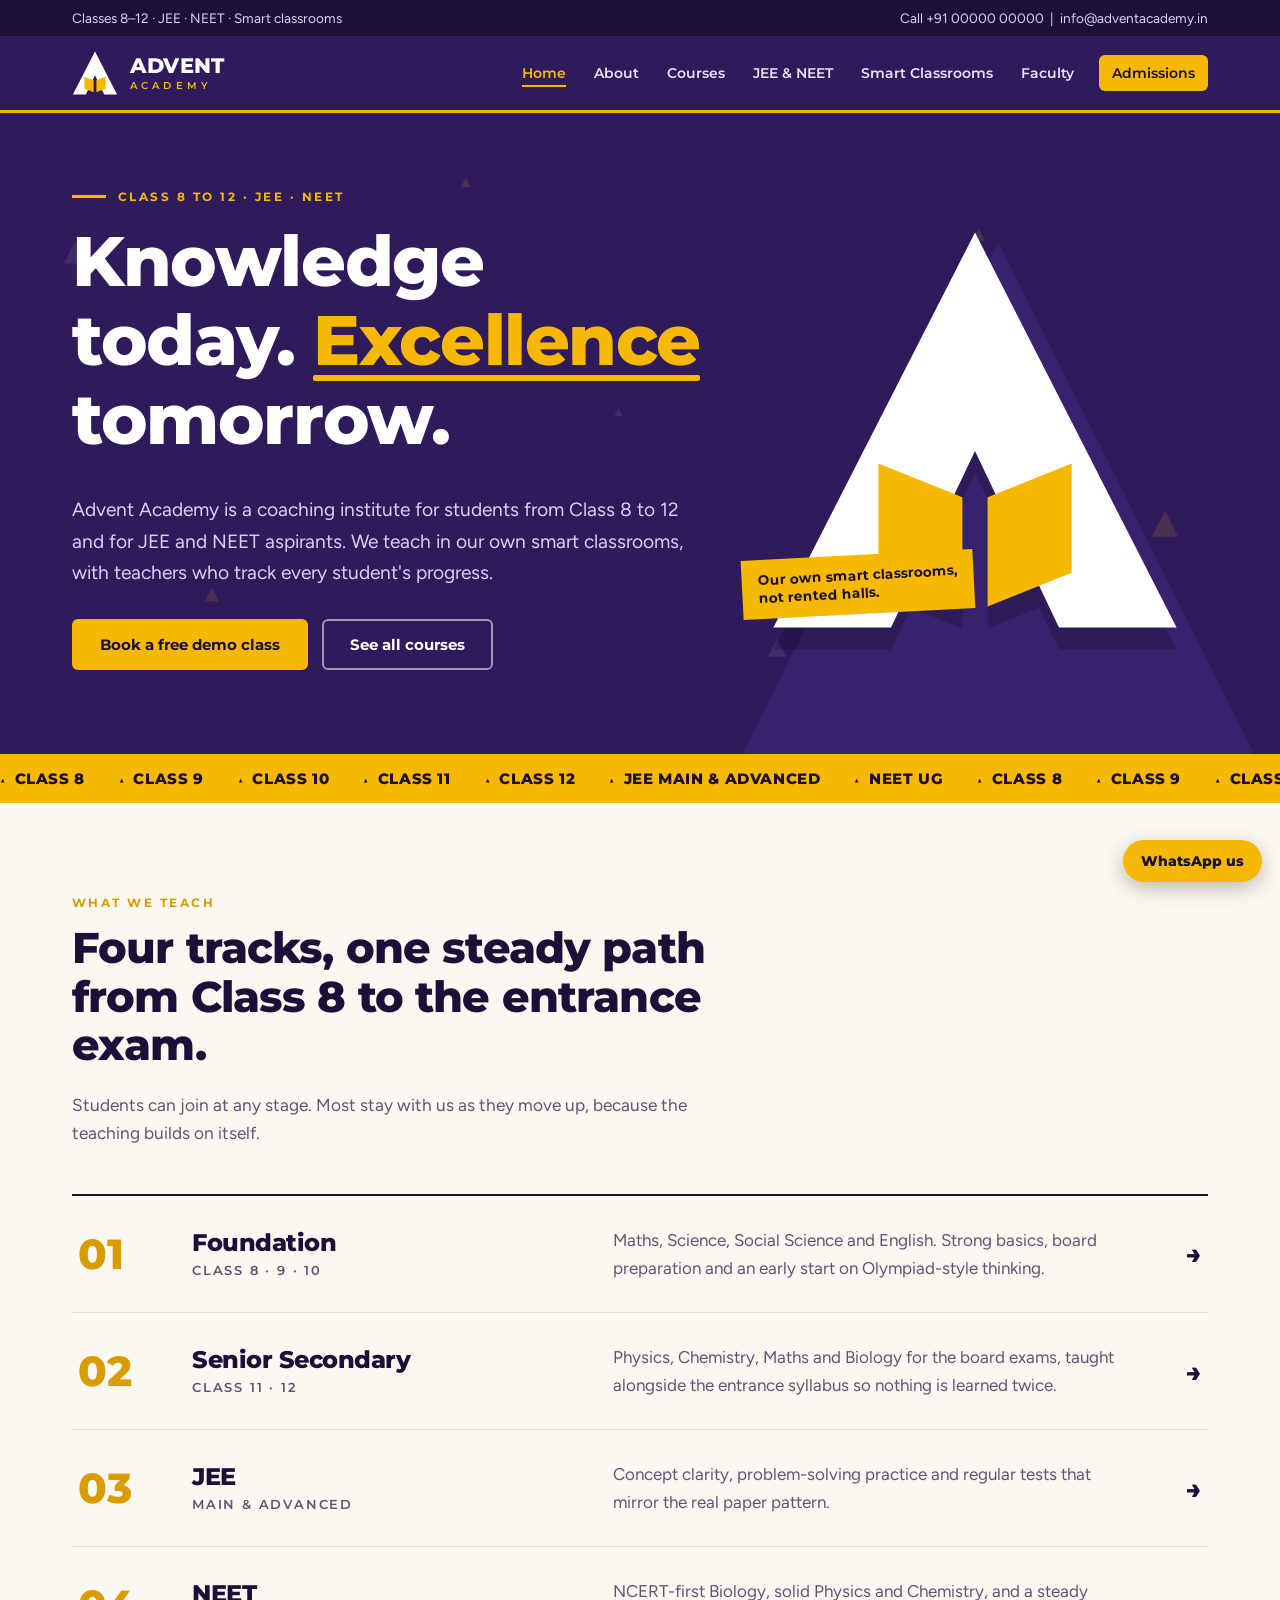
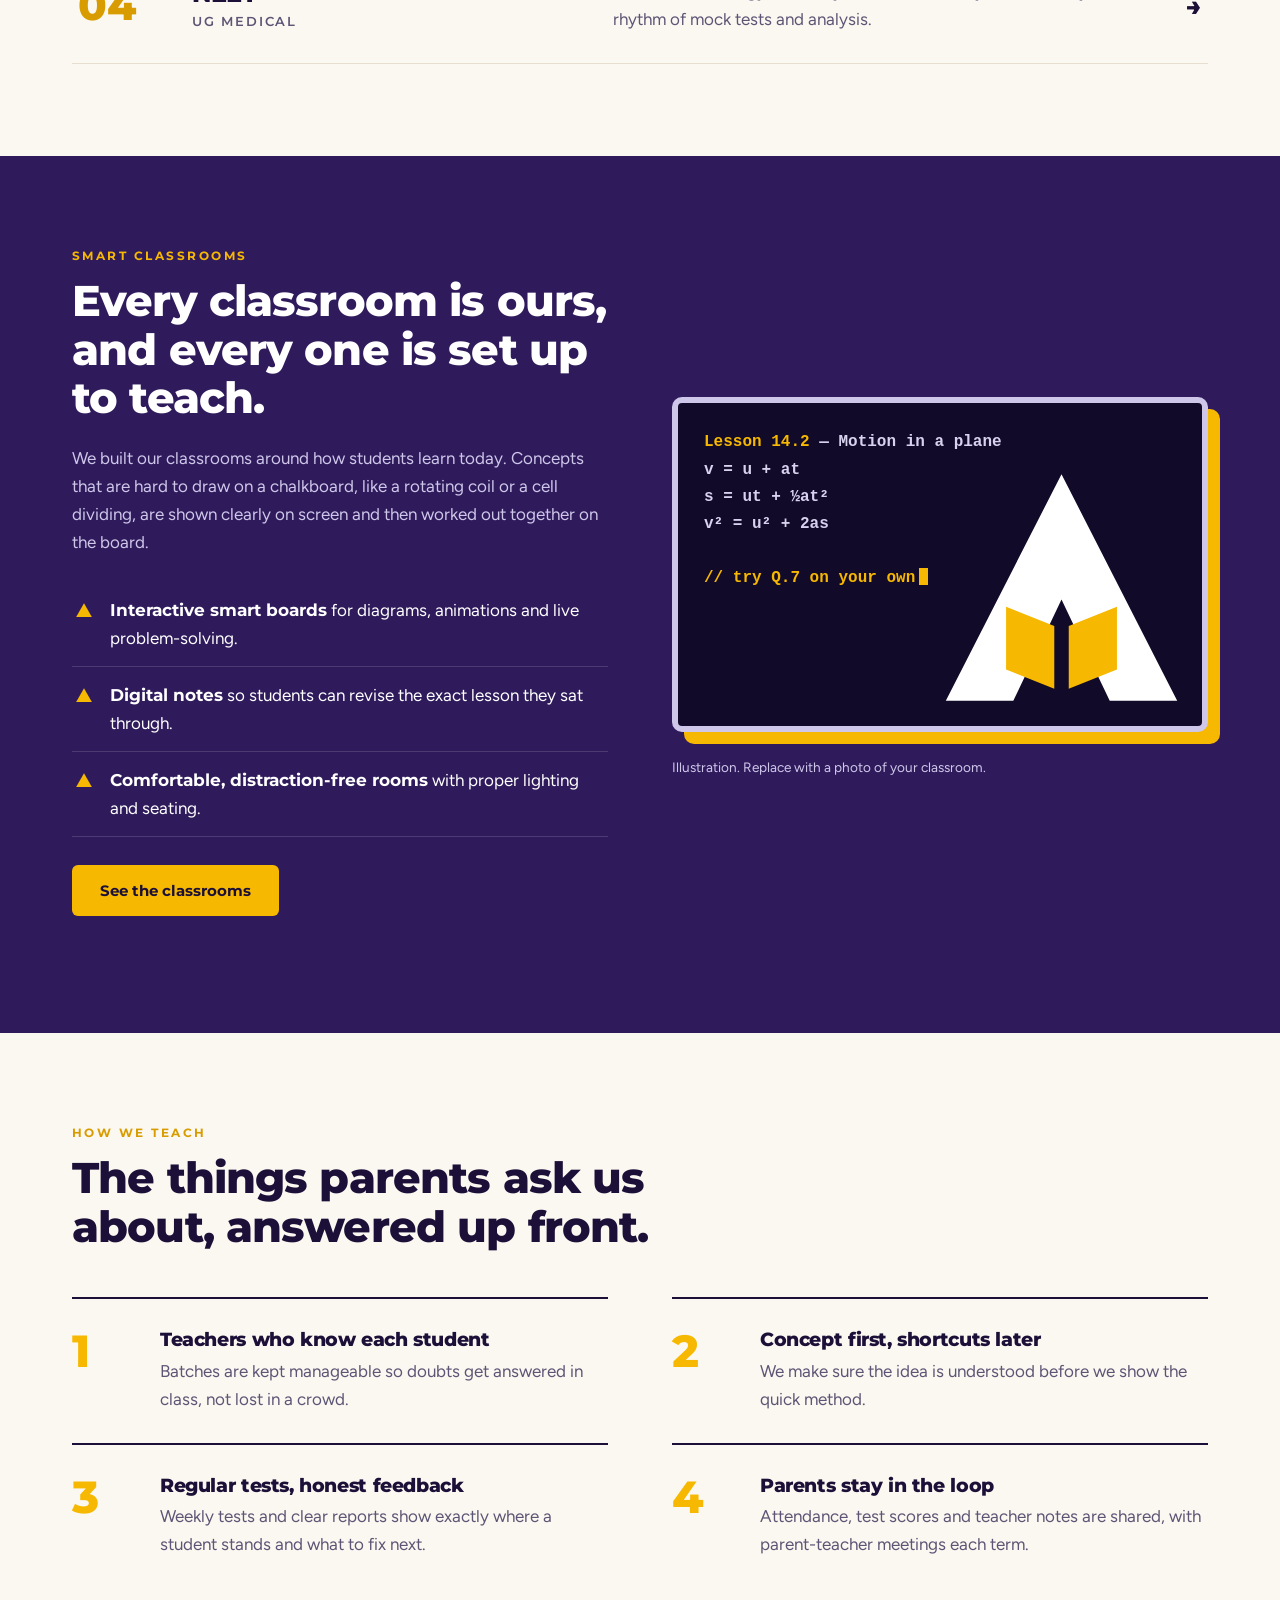
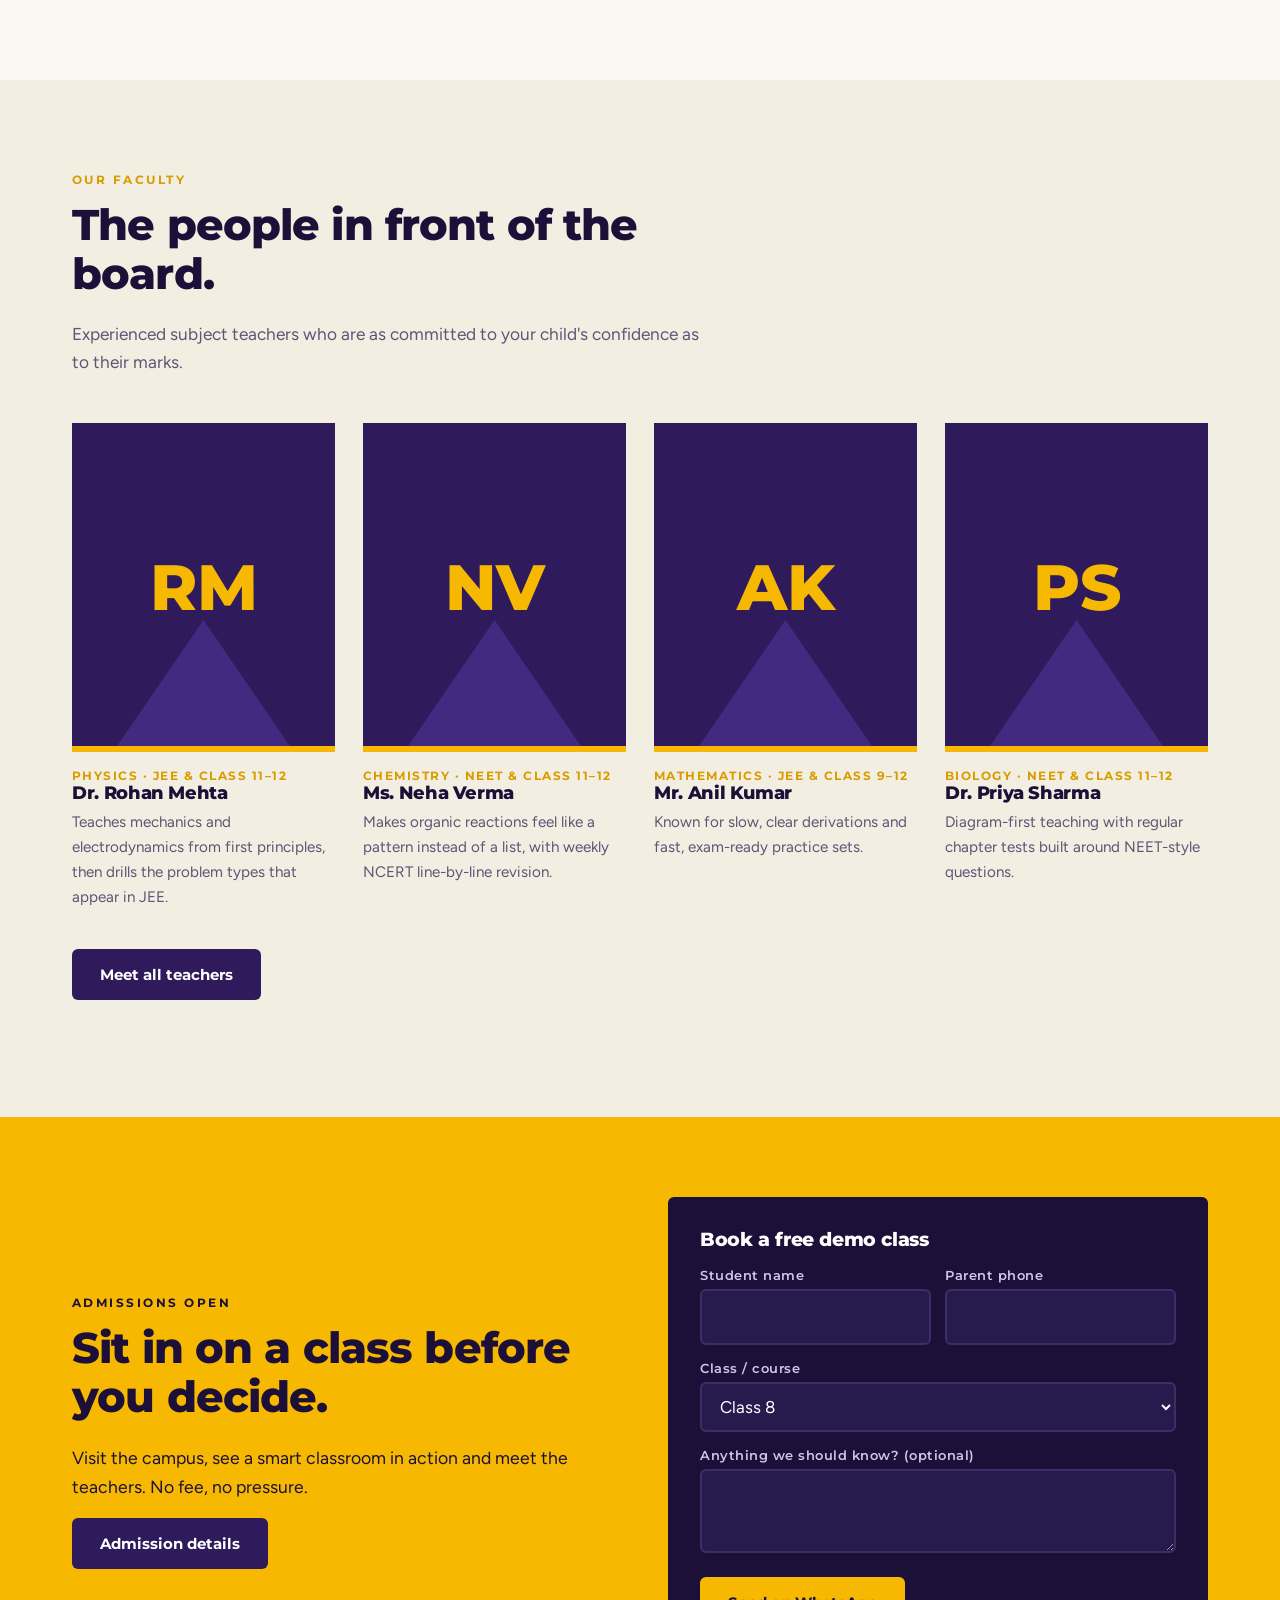
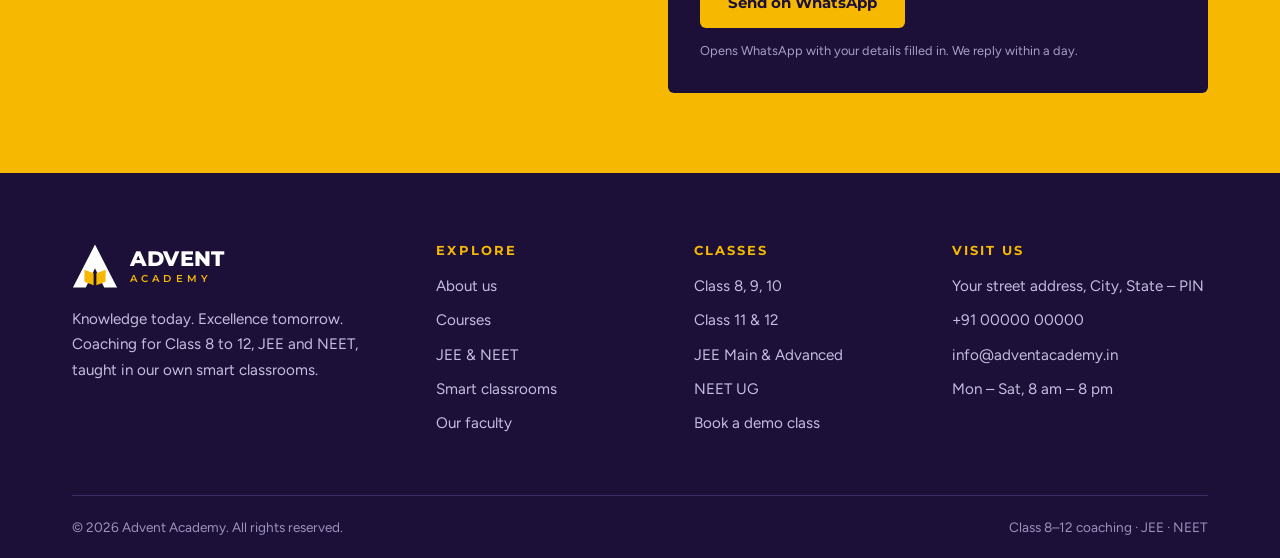
==== index.html @ a2c9df9e "v2" ====
<!doctype html>
<html lang="en-IN"><head>
<meta charset="utf-8"><meta name="viewport" content="width=device-width,initial-scale=1">
<title>Advent Academy | Coaching for Class 8–12, JEE &amp; NEET with Smart Classrooms</title>
<meta name="description" content="Advent Academy offers coaching for Class 8 to 12, JEE and NEET in its own smart classrooms, with experienced teachers. Book a free demo class today.">
<link rel="canonical" href="https://www.adventacademy.in/">
<meta name="theme-color" content="#2f1b5c">
<meta property="og:type" content="website"><meta property="og:site_name" content="Advent Academy"><meta property="og:title" content="Advent Academy | Coaching for Class 8–12, JEE &amp; NEET with Smart Classrooms"><meta property="og:description" content="Advent Academy offers coaching for Class 8 to 12, JEE and NEET in its own smart classrooms, with experienced teachers. Book a free demo class today."><meta property="og:url" content="https://www.adventacademy.in/"><meta property="og:image" content="https://www.adventacademy.in/img/og.png"><meta property="og:locale" content="en_IN">
<meta name="twitter:card" content="summary_large_image">
<link rel="icon" href="img/favicon.svg" type="image/svg+xml">
<link rel="preconnect" href="https://fonts.googleapis.com"><link rel="preconnect" href="https://fonts.gstatic.com" crossorigin>
<link href="https://fonts.googleapis.com/css2?family=Figtree:wght@400;500;600;700&family=Montserrat:wght@600;700;800&display=swap" rel="stylesheet">
<link rel="stylesheet" href="css/style.css">
<script type="application/ld+json">{"@context": "https://schema.org", "@type": "EducationalOrganization", "name": "Advent Academy", "alternateName": "Advent Academy Coaching Institute", "url": "https://www.adventacademy.in/", "slogan": "Knowledge Today. Excellence Tomorrow.", "telephone": "+91 00000 00000", "email": "info@adventacademy.in", "description": "Coaching institute for Class 8 to 12, JEE and NEET with own smart classrooms and experienced faculty.", "address": {"@type": "PostalAddress", "streetAddress": "Your street address", "addressLocality": "City", "addressRegion": "State", "postalCode": "000000", "addressCountry": "IN"}, "areaServed": "IN", "knowsAbout": ["Class 8-12 tuition", "JEE Main", "JEE Advanced", "NEET UG"]}</script>
</head><body>
<a class="skip" href="#main">Skip to content</a>
<div class="top"><div class="wrap"><span>Classes 8–12 · JEE · NEET · Smart classrooms</span><span><a href="tel:+910000000000">Call +91 00000 00000</a> &nbsp;|&nbsp; <a href="mailto:info@adventacademy.in">info@adventacademy.in</a></span></div></div>
<header class="site"><div class="wrap">
<a class="brand" href="index.html" aria-label="Advent Academy home"><svg viewBox="0 0 100 100" role="img" aria-label="Advent Academy logo"><path fill="#fff" d="M50 3 98 97H70L50 55 30 97H2Z"/><path fill="#f6b800" d="M27 58 47 66V92L27 84ZM73 58 53 66V92L73 84Z"/></svg><span><b>ADVENT</b><small>ACADEMY</small></span></a>
<button class="burger" aria-expanded="false" aria-controls="nav">Menu</button>
<nav class="main" id="nav" aria-label="Main"><ul><li><a href="index.html" aria-current="page">Home</a></li><li><a href="about.html">About</a></li><li><a href="courses.html">Courses</a></li><li><a href="jee-neet.html">JEE &amp; NEET</a></li><li><a href="smart-classrooms.html">Smart Classrooms</a></li><li><a href="faculty.html">Faculty</a></li><li><a class="cta" href="admissions.html">Admissions</a></li></ul></nav>
</div></header>
<main id="main">

<section class="hero"><div class="wrap"><div>
<div class="eyebrow">Class 8 to 12 · JEE · NEET</div>
<h1>Knowledge today. <em>Excellence</em> tomorrow.</h1>
<p class="lead">Advent Academy is a coaching institute for students from Class 8 to 12 and for JEE and NEET aspirants. We teach in our own smart classrooms, with teachers who track every student's progress.</p>
<div class="btns"><a class="btn gold" href="admissions.html">Book a free demo class</a><a class="btn line" href="courses.html">See all courses</a></div>
</div><div class="hero-art"><svg viewBox="0 0 100 100" aria-hidden="true"><path fill="#fff" d="M50 3 98 97H70L50 55 30 97H2Z"/><path fill="#f6b800" d="M27 58 47 66V92L27 84ZM73 58 53 66V92L73 84Z"/></svg><div class="tag">Our own smart classrooms,<br>not rented halls.</div></div></div></section>
<div class="strip"><div class="wrap"><span>Class 8</span><span>Class 9</span><span>Class 10</span><span>Class 11</span><span>Class 12</span><span>JEE Main &amp; Advanced</span><span>NEET UG</span></div></div>

<section class="s"><div class="wrap"><div class="sec-head"><div class="kicker">What we teach</div><h2>Four tracks, one steady path from Class 8 to the entrance exam.</h2><p>Students can join at any stage. Most stay with us as they move up, because the teaching builds on itself.</p></div>
<div class="prog">
<a class="row" href="courses.html#foundation"><div class="num">01</div><h3>Foundation<small>Class 8 · 9 · 10</small></h3><p>Maths, Science, Social Science and English. Strong basics, board preparation and an early start on Olympiad-style thinking.</p><div class="go">→</div></a>
<a class="row" href="courses.html#senior"><div class="num">02</div><h3>Senior Secondary<small>Class 11 · 12</small></h3><p>Physics, Chemistry, Maths and Biology for the board exams, taught alongside the entrance syllabus so nothing is learned twice.</p><div class="go">→</div></a>
<a class="row" href="jee-neet.html#jee"><div class="num">03</div><h3>JEE<small>Main &amp; Advanced</small></h3><p>Concept clarity, problem-solving practice and regular tests that mirror the real paper pattern.</p><div class="go">→</div></a>
<a class="row" href="jee-neet.html#neet"><div class="num">04</div><h3>NEET<small>UG Medical</small></h3><p>NCERT-first Biology, solid Physics and Chemistry, and a steady rhythm of mock tests and analysis.</p><div class="go">→</div></a>
</div></div></section>

<section class="s dark-bg"><div class="wrap split"><div>
<div class="kicker">Smart classrooms</div><h2>Every classroom is ours, and every one is set up to teach.</h2>
<p style="color:#cfc7ea">We built our classrooms around how students learn today. Concepts that are hard to draw on a chalkboard, like a rotating coil or a cell dividing, are shown clearly on screen and then worked out together on the board.</p>
<ul class="ticks"><li><b>Interactive smart boards</b> for diagrams, animations and live problem-solving.</li><li><b>Digital notes</b> so students can revise the exact lesson they sat through.</li><li><b>Comfortable, distraction-free rooms</b> with proper lighting and seating.</li></ul>
<p style="margin-top:28px"><a class="btn gold" href="smart-classrooms.html">See the classrooms</a></p></div>
<div><div class="board" role="img" aria-label="Illustration of a smart board showing a physics lesson"><div class="ch"><i>Lesson 14.2</i> — Motion in a plane<br>v = u + at<br>s = ut + ½at²<br>v² = u² + 2as<br><br><i>// try Q.7 on your own</i></div><svg viewBox="0 0 100 100" aria-hidden="true"><path fill="#fff" d="M50 3 98 97H70L50 55 30 97H2Z"/><path fill="#f6b800" d="M27 58 47 66V92L27 84ZM73 58 53 66V92L73 84Z"/></svg></div><p class="caption">Illustration. Replace with a photo of your classroom.</p></div></div></section>

<section class="s"><div class="wrap"><div class="sec-head"><div class="kicker">How we teach</div><h2>The things parents ask us about, answered up front.</h2></div>
<div class="reasons">
<div class="reason"><div class="n">1</div><div><h3>Teachers who know each student</h3><p>Batches are kept manageable so doubts get answered in class, not lost in a crowd.</p></div></div>
<div class="reason"><div class="n">2</div><div><h3>Concept first, shortcuts later</h3><p>We make sure the idea is understood before we show the quick method.</p></div></div>
<div class="reason"><div class="n">3</div><div><h3>Regular tests, honest feedback</h3><p>Weekly tests and clear reports show exactly where a student stands and what to fix next.</p></div></div>
<div class="reason"><div class="n">4</div><div><h3>Parents stay in the loop</h3><p>Attendance, test scores and teacher notes are shared, with parent-teacher meetings each term.</p></div></div>
</div></div></section>

<section class="s alt-bg"><div class="wrap"><div class="sec-head"><div class="kicker">Our faculty</div><h2>The people in front of the board.</h2><p>Experienced subject teachers who are as committed to your child's confidence as to their marks.</p></div>
<div class="team"><article class="tcard"><div class="ph"><span>RM</span><img src="img/faculty/rohan-mehta.jpg" alt="Dr. Rohan Mehta, Physics teacher at Advent Academy" loading="lazy" onerror="this.remove()"></div><div class="sub">Physics · JEE &amp; Class 11–12</div><h3>Dr. Rohan Mehta</h3><p>Teaches mechanics and electrodynamics from first principles, then drills the problem types that appear in JEE.</p></article><article class="tcard"><div class="ph"><span>NV</span><img src="img/faculty/neha-verma.jpg" alt="Ms. Neha Verma, Chemistry teacher at Advent Academy" loading="lazy" onerror="this.remove()"></div><div class="sub">Chemistry · NEET &amp; Class 11–12</div><h3>Ms. Neha Verma</h3><p>Makes organic reactions feel like a pattern instead of a list, with weekly NCERT line-by-line revision.</p></article><article class="tcard"><div class="ph"><span>AK</span><img src="img/faculty/anil-kumar.jpg" alt="Mr. Anil Kumar, Mathematics teacher at Advent Academy" loading="lazy" onerror="this.remove()"></div><div class="sub">Mathematics · JEE &amp; Class 9–12</div><h3>Mr. Anil Kumar</h3><p>Known for slow, clear derivations and fast, exam-ready practice sets.</p></article><article class="tcard"><div class="ph"><span>PS</span><img src="img/faculty/priya-sharma.jpg" alt="Dr. Priya Sharma, Biology teacher at Advent Academy" loading="lazy" onerror="this.remove()"></div><div class="sub">Biology · NEET &amp; Class 11–12</div><h3>Dr. Priya Sharma</h3><p>Diagram-first teaching with regular chapter tests built around NEET-style questions.</p></article></div><p style="margin-top:38px"><a class="btn dark" href="faculty.html">Meet all teachers</a></p></div></section>
<section class="cta-band"><div class="wrap"><div><div class="kicker" style="color:var(--ink)">Admissions open</div><h2>Sit in on a class before you decide.</h2><p>Visit the campus, see a smart classroom in action and meet the teachers. No fee, no pressure.</p><p><a class="btn dark" href="admissions.html">Admission details</a></p></div><form class="enq" data-wa="910000000000" aria-label="Enquiry form"><h3>Book a free demo class</h3>
<div class="two"><div><label for="name">Student name</label><input id="name" name="name" required autocomplete="name"></div>
<div><label for="phone">Parent phone</label><input id="phone" name="phone" type="tel" required autocomplete="tel"></div></div>
<label for="course">Class / course</label><select id="course" name="course"><option>Class 8</option><option>Class 9</option><option>Class 10</option><option>Class 11</option><option>Class 12</option><option>JEE (Main &amp; Advanced)</option><option>NEET (UG)</option></select>
<label for="note">Anything we should know? (optional)</label><textarea id="note" name="note" rows="2"></textarea>
<button class="btn gold" type="submit">Send on WhatsApp</button><small>Opens WhatsApp with your details filled in. We reply within a day.</small></form></div></section>
</main>
<footer class="site"><div class="wrap"><div class="fgrid">
<div><a class="brand" href="index.html"><svg viewBox="0 0 100 100" role="img" aria-label="Advent Academy logo"><path fill="#fff" d="M50 3 98 97H70L50 55 30 97H2Z"/><path fill="#f6b800" d="M27 58 47 66V92L27 84ZM73 58 53 66V92L73 84Z"/></svg><span><b>ADVENT</b><small>ACADEMY</small></span></a><p style="margin-top:18px">Knowledge today. Excellence tomorrow.<br>Coaching for Class 8 to 12, JEE and NEET, taught in our own smart classrooms.</p></div>
<div><h4>Explore</h4><ul><li><a href="about.html">About us</a></li><li><a href="courses.html">Courses</a></li><li><a href="jee-neet.html">JEE &amp; NEET</a></li><li><a href="smart-classrooms.html">Smart classrooms</a></li><li><a href="faculty.html">Our faculty</a></li></ul></div>
<div><h4>Classes</h4><ul><li><a href="courses.html#foundation">Class 8, 9, 10</a></li><li><a href="courses.html#senior">Class 11 &amp; 12</a></li><li><a href="jee-neet.html#jee">JEE Main &amp; Advanced</a></li><li><a href="jee-neet.html#neet">NEET UG</a></li><li><a href="admissions.html">Book a demo class</a></li></ul></div>
<div><h4>Visit us</h4><ul><li>Your street address, City, State – PIN</li><li><a href="tel:+910000000000">+91 00000 00000</a></li><li><a href="mailto:info@adventacademy.in">info@adventacademy.in</a></li><li>Mon – Sat, 8 am – 8 pm</li></ul></div>
</div><div class="fbase"><span>© 2026 Advent Academy. All rights reserved.</span><span>Class 8–12 coaching · JEE · NEET</span></div></div></footer>
<a class="wa" href="https://wa.me/910000000000" target="_blank" rel="noopener">WhatsApp us</a>
<script src="js/main.js" defer></script>
</body></html>
---- css/style.css ----
:root{
  --ink:#1c1038;
  --indigo:#2f1b5c;
  --indigo-2:#412a80;
  --gold:#f6b800;
  --gold-d:#d99c00;
  --paper:#fbf8f1;
  --line:#e6dfd0;
  --muted:#5d5575;
  --white:#fff;
  --r:6px;
  --wrap:1180px;
  --head:'Montserrat',system-ui,sans-serif;
  --body:'Figtree',system-ui,sans-serif;
}
*,*::before,*::after{box-sizing:border-box}
html{scroll-behavior:smooth}
body{margin:0;font:17px/1.65 var(--body);color:var(--ink);background:var(--paper);-webkit-font-smoothing:antialiased}
img,svg{max-width:100%;display:block}
a{color:inherit}
h1,h2,h3,h4{font-family:var(--head);line-height:1.12;margin:0 0 .5em;letter-spacing:-.02em;font-weight:800}
h1{font-size:clamp(2.4rem,5.6vw,4.4rem)}
h2{font-size:clamp(1.8rem,3.4vw,2.7rem)}
h3{font-size:1.2rem}
p{margin:0 0 1em}
.wrap{max-width:var(--wrap);margin:0 auto;padding:0 22px}
.skip{position:absolute;left:-999px;top:0;background:var(--gold);padding:10px 16px;z-index:99}
.skip:focus{left:10px;top:10px}

/* header */
.top{background:var(--ink);color:#d9d2ee;font-size:.85rem}
.top .wrap{display:flex;justify-content:space-between;gap:16px;padding-top:7px;padding-bottom:7px;flex-wrap:wrap}
.top a{text-decoration:none}.top a:hover{color:var(--gold)}
header.site{background:var(--indigo);position:sticky;top:0;z-index:50;border-bottom:3px solid var(--gold)}
header.site .wrap{display:flex;align-items:center;justify-content:space-between;height:74px}
.brand{display:flex;align-items:center;gap:12px;text-decoration:none;color:#fff}
.brand svg{width:46px;height:46px}
.brand b{font:800 1.3rem/1 var(--head);letter-spacing:.01em;display:block}
.brand small{font:600 .62rem/1 var(--head);letter-spacing:.42em;color:var(--gold);display:block;margin-top:5px}
nav.main ul{display:flex;gap:2px;list-style:none;margin:0;padding:0;align-items:center}
nav.main a{display:block;padding:9px 13px;color:#e8e2f7;text-decoration:none;font:600 .9rem var(--head);border-radius:var(--r)}
nav.main a:hover,nav.main a[aria-current]{color:var(--gold)}
nav.main a.cta{background:var(--gold);color:var(--ink);margin-left:10px}
nav.main a.cta:hover{background:#fff;color:var(--ink)}
.burger{display:none;background:none;border:2px solid var(--gold);color:var(--gold);border-radius:var(--r);padding:7px 11px;font:700 .85rem var(--head);cursor:pointer}

/* buttons */
.btn{display:inline-block;padding:14px 26px;border-radius:var(--r);font:700 .95rem var(--head);text-decoration:none;border:2px solid transparent;cursor:pointer;transition:.18s}
.btn.gold{background:var(--gold);color:var(--ink)}
.btn.gold:hover{background:#fff}
.btn.line{border-color:rgba(255,255,255,.55);color:#fff}
.btn.line:hover{border-color:var(--gold);color:var(--gold)}
.btn.dark{background:var(--indigo);color:#fff}
.btn.dark:hover{background:var(--ink)}

/* hero */
.hero{background:var(--indigo);color:#fff;position:relative;overflow:hidden}
.hero::after{content:"";position:absolute;right:-8%;bottom:-40%;width:60%;aspect-ratio:1;background:var(--indigo-2);clip-path:polygon(50% 0,100% 100%,0 100%);opacity:.5}
.hero .wrap{display:grid;grid-template-columns:1.15fr .85fr;gap:40px;align-items:center;padding-top:76px;padding-bottom:84px;position:relative;z-index:1}
.eyebrow{font:700 .78rem var(--head);letter-spacing:.2em;text-transform:uppercase;color:var(--gold);margin-bottom:18px;display:flex;align-items:center;gap:12px}
.eyebrow::before{content:"";width:34px;height:3px;background:var(--gold)}
.hero h1 em{font-style:normal;color:var(--gold)}
.hero p.lead{font-size:1.2rem;color:#d9d2ee;max-width:34em;margin-bottom:30px}
.hero .btns{display:flex;gap:14px;flex-wrap:wrap}
.hero-art{position:relative}
.hero-art svg{width:100%;max-width:420px;margin:0 auto;filter:drop-shadow(0 22px 0 rgba(0,0,0,.18))}
.hero-art .tag{position:absolute;left:0;bottom:6%;background:var(--gold);color:var(--ink);font:700 .85rem/1.3 var(--head);padding:12px 16px;transform:rotate(-3deg)}

.strip{background:var(--gold);color:var(--ink);font:800 .95rem var(--head);overflow:hidden}
.strip .wrap{display:flex;gap:10px 34px;flex-wrap:wrap;justify-content:space-between;padding-top:15px;padding-bottom:15px;text-transform:uppercase;letter-spacing:.04em}
.strip span::before{content:"▲";font-size:.6em;margin-right:9px;vertical-align:.15em}

/* sections */
section.s{padding:92px 0}
section.s.tight{padding:64px 0}
.dark-bg{background:var(--indigo);color:#fff}
.alt-bg{background:#f3eee2}
.kicker{font:700 .78rem var(--head);letter-spacing:.2em;text-transform:uppercase;color:var(--gold-d);margin-bottom:14px}
.dark-bg .kicker{color:var(--gold)}
.sec-head{max-width:640px;margin-bottom:46px}
.sec-head p{color:var(--muted);font-size:1.08rem}
.dark-bg .sec-head p{color:#cfc7ea}

/* program rows */
.prog{border-top:2px solid var(--ink)}
.prog a.row{display:grid;grid-template-columns:90px 1.1fr 1.4fr 60px;gap:24px;align-items:center;padding:30px 6px;border-bottom:1px solid var(--line);text-decoration:none;transition:.2s}
.prog a.row:hover{background:var(--indigo);color:#fff;padding-left:22px;padding-right:22px}
.prog .num{font:800 2.6rem var(--head);color:var(--gold-d)}
.prog h3{font-size:1.5rem;margin:0}
.prog h3 small{display:block;font:600 .8rem var(--head);letter-spacing:.14em;text-transform:uppercase;color:var(--muted);margin-top:6px}
.prog a.row:hover h3 small{color:#cfc7ea}
.prog p{margin:0;color:var(--muted)}
.prog a.row:hover p{color:#e1dbf3}
.prog .go{font:800 1.6rem var(--head);text-align:right}

/* split */
.split{display:grid;grid-template-columns:1fr 1fr;gap:64px;align-items:center}
.split.top-al{align-items:start}
.ticks{list-style:none;margin:26px 0 0;padding:0}
.ticks li{padding:14px 0 14px 38px;border-bottom:1px solid rgba(255,255,255,.14);position:relative}
.ticks li::before{content:"";position:absolute;left:4px;top:21px;width:16px;height:14px;background:var(--gold);clip-path:polygon(50% 0,100% 100%,0 100%)}
.light .ticks li{border-color:var(--line)}
.ticks b{font-family:var(--head)}
.board{background:#120a29;border:6px solid #cfc7ea;border-radius:10px;aspect-ratio:16/10;position:relative;box-shadow:12px 12px 0 var(--gold);padding:26px;color:#fff;overflow:hidden}
.board .ch{font:600 1rem/1.7 'Courier New',monospace;color:#d8d2ee}
.board .ch i{font-style:normal;color:var(--gold)}
.board svg{position:absolute;right:20px;bottom:18px;width:46%}
.caption{font-size:.85rem;color:#cfc7ea;margin-top:24px}

/* numbered reasons */
.reasons{display:grid;grid-template-columns:repeat(2,1fr);gap:0 64px}
.reason{display:grid;grid-template-columns:70px 1fr;gap:18px;padding:30px 0;border-top:2px solid var(--ink)}
.reason .n{font:800 2.8rem/1 var(--head);color:var(--gold)}
.reason h3{margin-bottom:6px}
.reason p{color:var(--muted);margin:0}

/* teachers */
.team{display:grid;grid-template-columns:repeat(4,1fr);gap:28px}
.team.three{grid-template-columns:repeat(3,1fr)}
.tcard .ph{aspect-ratio:4/5;background:var(--indigo);position:relative;overflow:hidden;margin-bottom:16px}
.tcard .ph::before{content:"";position:absolute;inset:auto -10% -30% -10%;height:70%;background:var(--indigo-2);clip-path:polygon(50% 0,100% 100%,0 100%)}
.tcard .ph span{position:absolute;inset:0;display:grid;place-items:center;font:800 4rem var(--head);color:var(--gold);z-index:1}
.tcard .ph img{position:absolute;inset:0;width:100%;height:100%;object-fit:cover;z-index:2}
.tcard .ph::after{content:"";position:absolute;left:0;bottom:0;height:6px;width:100%;background:var(--gold);z-index:3}
.tcard h3{margin:0 0 2px;font-size:1.1rem}
.tcard .sub{font:700 .78rem var(--head);letter-spacing:.12em;text-transform:uppercase;color:var(--gold-d)}
.tcard p{font-size:.95rem;color:var(--muted);margin:8px 0 0}

/* cta */
.cta-band{background:var(--gold)}
.cta-band .wrap{display:grid;grid-template-columns:1fr 1fr;gap:56px;padding-top:80px;padding-bottom:80px;align-items:center}
.cta-band p{font-size:1.1rem}
form.enq{background:var(--ink);color:#fff;padding:32px;border-radius:var(--r)}
form.enq h3{margin-bottom:18px}
.enq label{display:block;font:600 .8rem var(--head);margin:0 0 6px;letter-spacing:.04em;color:#cfc7ea}
.enq input,.enq select,.enq textarea{width:100%;padding:12px 14px;border:2px solid #3d2e66;background:#271a4d;color:#fff;border-radius:var(--r);font:inherit;margin-bottom:16px}
.enq input:focus,.enq select:focus,.enq textarea:focus{outline:none;border-color:var(--gold)}
.enq .two{display:grid;grid-template-columns:1fr 1fr;gap:14px}
.enq small{display:block;color:#a79fc6;margin-top:12px;font-size:.8rem}

/* inner page */
.phead{background:var(--indigo);color:#fff;padding:70px 0 64px;position:relative;overflow:hidden}
.phead::after{content:"";position:absolute;right:6%;top:-30%;width:300px;aspect-ratio:1;background:var(--indigo-2);clip-path:polygon(50% 0,100% 100%,0 100%)}
.phead .wrap{position:relative;z-index:1}
.phead h1{font-size:clamp(2.1rem,4.4vw,3.4rem);max-width:15em}
.phead p{color:#d9d2ee;font-size:1.15rem;max-width:36em;margin:0}
.crumbs{font-size:.85rem;color:#b7aedb;margin-bottom:20px}
.crumbs a{text-decoration:none}.crumbs a:hover{color:var(--gold)}

.courseblock{display:grid;grid-template-columns:260px 1fr;gap:56px;padding:56px 0;border-top:2px solid var(--ink)}
.courseblock:first-of-type{border-top:0}
.courseblock .lab{font:800 4.4rem/1 var(--head);color:var(--gold)}
.courseblock .lab small{display:block;font:700 .8rem var(--head);letter-spacing:.16em;text-transform:uppercase;color:var(--muted);margin-top:10px}
.chips{display:flex;gap:8px;flex-wrap:wrap;margin:18px 0}
.chips span{border:2px solid var(--ink);padding:5px 13px;font:700 .8rem var(--head);border-radius:30px}
.cols2{columns:2;column-gap:36px;padding-left:20px}
.cols2 li{margin-bottom:8px;break-inside:avoid}

.facts{display:grid;grid-template-columns:repeat(3,1fr);border:2px solid var(--ink);background:#fff}
.facts div{padding:26px;border-right:2px solid var(--ink)}
.facts div:last-child{border:0}
.facts b{font:800 1.5rem var(--head);display:block;color:var(--indigo)}
.facts span{color:var(--muted);font-size:.95rem}

.faq details{border-top:1px solid var(--line);padding:18px 0}
.faq details:last-child{border-bottom:1px solid var(--line)}
.faq summary{font:700 1.05rem var(--head);cursor:pointer;list-style:none;display:flex;justify-content:space-between;gap:20px}
.faq summary::after{content:"+";color:var(--gold-d);font-size:1.4rem;line-height:1}
.faq details[open] summary::after{content:"–"}
.faq p{margin:12px 0 0;color:var(--muted)}

.contact-list{list-style:none;padding:0;margin:0}
.contact-list li{padding:16px 0;border-bottom:1px solid var(--line)}
.contact-list b{display:block;font:700 .78rem var(--head);letter-spacing:.14em;text-transform:uppercase;color:var(--gold-d)}
.map{background:#e8e1d0;border:2px solid var(--ink);min-height:260px;display:grid;place-items:center;text-align:center;padding:20px;color:var(--muted);margin-top:24px}

/* footer */
footer.site{background:var(--ink);color:#c5bde0;padding:70px 0 0;font-size:.95rem}
.fgrid{display:grid;grid-template-columns:1.5fr 1fr 1fr 1.2fr;gap:44px}
footer h4{font:700 .8rem var(--head);letter-spacing:.16em;text-transform:uppercase;color:var(--gold);margin-bottom:16px}
footer ul{list-style:none;padding:0;margin:0}
footer li{margin-bottom:9px}
footer a{text-decoration:none}footer a:hover{color:var(--gold)}
.fbase{border-top:1px solid #3a2d63;margin-top:50px;padding:20px 0;display:flex;justify-content:space-between;flex-wrap:wrap;gap:10px;font-size:.85rem;color:#9a91bd}
.wa{position:fixed;right:18px;bottom:18px;z-index:60;background:var(--gold);color:var(--ink);font:800 .85rem var(--head);padding:13px 18px;border-radius:40px;text-decoration:none;box-shadow:0 6px 20px rgba(0,0,0,.25)}
.wa:hover{background:#fff}

@media(max-width:960px){
  .hero .wrap,.split,.cta-band .wrap{grid-template-columns:1fr}
  .hero-art{display:none}
  .team{grid-template-columns:repeat(2,1fr)}
  .team.three{grid-template-columns:repeat(2,1fr)}
  .reasons{grid-template-columns:1fr}
  .fgrid{grid-template-columns:1fr 1fr}
  .prog a.row{grid-template-columns:60px 1fr;gap:6px 16px}
  .prog a.row p{grid-column:2}.prog .go{display:none}
  .courseblock{grid-template-columns:1fr;gap:16px}
  .facts{grid-template-columns:1fr}.facts div{border-right:0;border-bottom:2px solid var(--ink)}
  .burger{display:block}
  nav.main{display:none;position:absolute;left:0;right:0;top:77px;background:var(--indigo);border-bottom:3px solid var(--gold);padding:12px 22px 22px}
  nav.main.open{display:block}
  nav.main ul{flex-direction:column;align-items:stretch}
  nav.main a.cta{margin:10px 0 0;text-align:center}
}
@media(max-width:560px){
  section.s{padding:64px 0}
  .team,.team.three,.fgrid,.enq .two{grid-template-columns:1fr}
  .cols2{columns:1}
  .top .wrap span:last-child{display:none}
  .strip .wrap{justify-content:flex-start}
}

/* motion */
main{overflow-x:clip}
.progress{position:fixed;top:0;left:0;right:0;height:3px;background:var(--gold);transform:scaleX(0);transform-origin:left;z-index:100;pointer-events:none}
header.site{transition:box-shadow .3s}
header.site.scrolled{box-shadow:0 12px 28px -12px rgba(28,16,56,.7)}
.brand svg{transition:transform .4s cubic-bezier(.2,.7,.2,1.4)}
.brand:hover svg{transform:rotate(-8deg) scale(1.06)}
nav.main a{transition:color .2s,background .2s}
nav.main a:not(.cta){position:relative}
nav.main a:not(.cta)::after{content:"";position:absolute;left:13px;right:13px;bottom:4px;height:2px;background:var(--gold);transform:scaleX(0);transform-origin:left;transition:transform .25s}
nav.main a:not(.cta):hover::after,nav.main a[aria-current]::after{transform:scaleX(1)}

.btn{position:relative;overflow:hidden;transition:background .2s,color .2s,border-color .2s,transform .2s,box-shadow .2s}
.btn:hover{transform:translateY(-2px);box-shadow:0 12px 24px -12px rgba(28,16,56,.6)}
.btn:active{transform:none}
.btn.gold::after{content:"";position:absolute;top:0;bottom:0;left:-60%;width:35%;background:linear-gradient(100deg,transparent,rgba(255,255,255,.75),transparent);transform:skewX(-20deg);animation:shine 5s 2s infinite;pointer-events:none}

/* hero + page head entrance */
.hero .wrap>div:first-child>*,.phead .wrap>*{animation:rise .8s cubic-bezier(.2,.7,.2,1) backwards}
.hero .wrap>div:first-child>:nth-child(2),.phead .wrap>:nth-child(2){animation-delay:.12s}
.hero .wrap>div:first-child>:nth-child(3),.phead .wrap>:nth-child(3){animation-delay:.24s}
.hero .wrap>div:first-child>:nth-child(4){animation-delay:.36s}
.hero h1 em{position:relative;display:inline-block}
.hero h1 em::after{content:"";position:absolute;left:0;right:0;bottom:-.02em;height:.09em;background:var(--gold);border-radius:2px;transform:scaleX(0);transform-origin:left;animation:sweep .7s .9s cubic-bezier(.6,0,.2,1) forwards}
.hero::after,.phead::after{animation:drift 14s ease-in-out infinite alternate}
.hero-art{transform:translate(calc(var(--mx,0)*-26px),calc(var(--my,0)*-20px));transition:transform .5s ease-out;animation:pop 1s .3s cubic-bezier(.2,.8,.2,1.2) backwards}
.hero-art svg{animation:float 6s ease-in-out infinite}
.hero-art .tag{animation:tagIn .7s 1s cubic-bezier(.2,.8,.2,1.3) backwards,sway 5s 1.7s ease-in-out infinite}
.tri{position:absolute;aspect-ratio:1;background:var(--gold);opacity:.14;clip-path:polygon(50% 0,100% 100%,0 100%);animation:floaty 10s ease-in-out infinite alternate;pointer-events:none}
.tri.w{background:#fff;opacity:.08}

/* marquee strip (built by main.js) */
.strip .wrap.marq{display:block;max-width:none;padding:15px 0}
.strip .track{display:flex;width:max-content;animation:marq 50s linear infinite}
.strip .half{display:flex}
.strip .half span{padding-right:34px;white-space:nowrap}
.strip:hover .track{animation-play-state:paused}

/* scroll reveal (classes added by main.js) */
.rv{opacity:0}
.rv.in{animation:rise .75s cubic-bezier(.2,.7,.2,1) calc(var(--d,0)*.09s) both}
.rv.rv-l.in{animation-name:fromL}
.rv.rv-r.in{animation-name:fromR}

/* hover life */
.prog .num,.prog .go{transition:color .2s,transform .25s}
.prog a.row:hover .num{color:var(--gold)}
.prog a.row:hover .go{color:var(--gold);transform:translateX(8px)}
.reason{position:relative}
.reason::before{content:"";position:absolute;left:0;right:0;top:-2px;height:2px;background:var(--gold);transform:scaleX(0);transform-origin:left;transition:transform .45s}
.reason:hover::before{transform:scaleX(1)}
.reason .n{transition:transform .35s cubic-bezier(.2,.7,.2,1.4)}
.reason:hover .n{transform:translateY(-4px) scale(1.1)}
.tcard{transition:transform .35s}
.tcard:hover{transform:translateY(-6px)}
.tcard .ph img,.tcard .ph span,.tcard .ph::before{transition:transform .6s cubic-bezier(.2,.7,.2,1)}
.tcard:hover .ph img,.tcard:hover .ph span{transform:scale(1.07)}
.tcard:hover .ph::before{transform:translateY(-8%)}
.tcard .ph::after{transition:height .3s}
.tcard:hover .ph::after{height:12px}
.ticks li::before{transition:transform .3s}
.ticks li:hover::before{transform:translateY(-3px) scale(1.25)}
.board{transition:transform .35s,box-shadow .35s}
.board:hover{transform:translate(-4px,-4px);box-shadow:16px 16px 0 var(--gold)}
.board svg{animation:float 7s ease-in-out infinite}
.board .ln{display:block;clip-path:inset(0 100% 0 0)}
.board.in .ln{animation:type .9s steps(22,end) calc(var(--i)*.7s + .3s) forwards}
.board .ln:last-child::after{content:"";display:inline-block;width:.55em;height:1.05em;margin-left:4px;vertical-align:-.15em;background:var(--gold);animation:blink 1s steps(1) infinite}
.facts div{transition:background .3s,color .3s}
.facts div:hover{background:var(--indigo)}
.facts b,.facts span{transition:color .3s}
.facts div:hover b{color:var(--gold)}
.facts div:hover span{color:#cfc7ea}
.chips span{transition:background .2s,color .2s}
.chips span:hover{background:var(--ink);color:var(--gold)}
.faq summary{transition:color .2s}
.faq summary:hover{color:var(--indigo-2)}
.faq summary::after{transition:transform .3s}
.faq details[open] summary::after{transform:rotate(180deg)}
.faq details[open]>p{animation:drop .35s ease}
.enq input,.enq select,.enq textarea{transition:border-color .2s,box-shadow .2s}
.enq input:focus,.enq select:focus,.enq textarea:focus{box-shadow:0 0 0 4px rgba(246,184,0,.18)}
footer ul a{display:inline-block;transition:color .2s,transform .2s}
footer ul a:hover{transform:translateX(4px)}
.wa{animation:slideUp .6s 1.2s cubic-bezier(.2,.8,.2,1.2) backwards;transition:background .2s,transform .2s}
.wa:hover{transform:translateY(-3px)}
.wa::before{content:"";position:absolute;inset:0;border-radius:inherit;animation:ring 2.4s 2s infinite;pointer-events:none}

@media(max-width:960px){
  nav.main{display:block;visibility:hidden;opacity:0;transform:translateY(-12px);transition:opacity .25s,transform .25s,visibility 0s .25s}
  nav.main.open{visibility:visible;opacity:1;transform:none;transition:opacity .25s,transform .25s}
  nav.main.open li{animation:drop .35s backwards}
  nav.main.open li:nth-child(2){animation-delay:.04s}
  nav.main.open li:nth-child(3){animation-delay:.08s}
  nav.main.open li:nth-child(4){animation-delay:.12s}
  nav.main.open li:nth-child(5){animation-delay:.16s}
  nav.main.open li:nth-child(6){animation-delay:.2s}
  nav.main.open li:nth-child(7){animation-delay:.24s}
  nav.main a:not(.cta)::after{right:auto;width:28px}
}

@keyframes rise{from{opacity:0;transform:translateY(28px)}}
@keyframes fromL{from{opacity:0;transform:translateX(-44px)}}
@keyframes fromR{from{opacity:0;transform:translateX(44px)}}
@keyframes drop{from{opacity:0;transform:translateY(-8px)}}
@keyframes pop{from{opacity:0;transform:scale(.85) rotate(-4deg)}}
@keyframes tagIn{from{opacity:0;transform:rotate(-14deg) scale(.6)}}
@keyframes sway{0%,100%{transform:rotate(-3deg)}50%{transform:rotate(-1deg) translateY(-5px)}}
@keyframes float{50%{transform:translateY(-12px)}}
@keyframes floaty{to{transform:translateY(-28px) rotate(28deg)}}
@keyframes drift{to{transform:translate(-4%,-5%) rotate(5deg)}}
@keyframes sweep{to{transform:scaleX(1)}}
@keyframes shine{0%,75%{left:-60%}100%{left:130%}}
@keyframes marq{to{transform:translateX(-50%)}}
@keyframes type{to{clip-path:inset(0 0 0 0)}}
@keyframes blink{50%{opacity:0}}
@keyframes slideUp{from{opacity:0;transform:translateY(80px)}}
@keyframes ring{from{box-shadow:0 0 0 0 rgba(246,184,0,.65)}to{box-shadow:0 0 0 18px rgba(246,184,0,0)}}

@media(prefers-reduced-motion:reduce){
  *,*::before,*::after{animation-duration:.01ms!important;animation-delay:0s!important;animation-iteration-count:1!important;transition-duration:.01ms!important}
  html{scroll-behavior:auto}
}
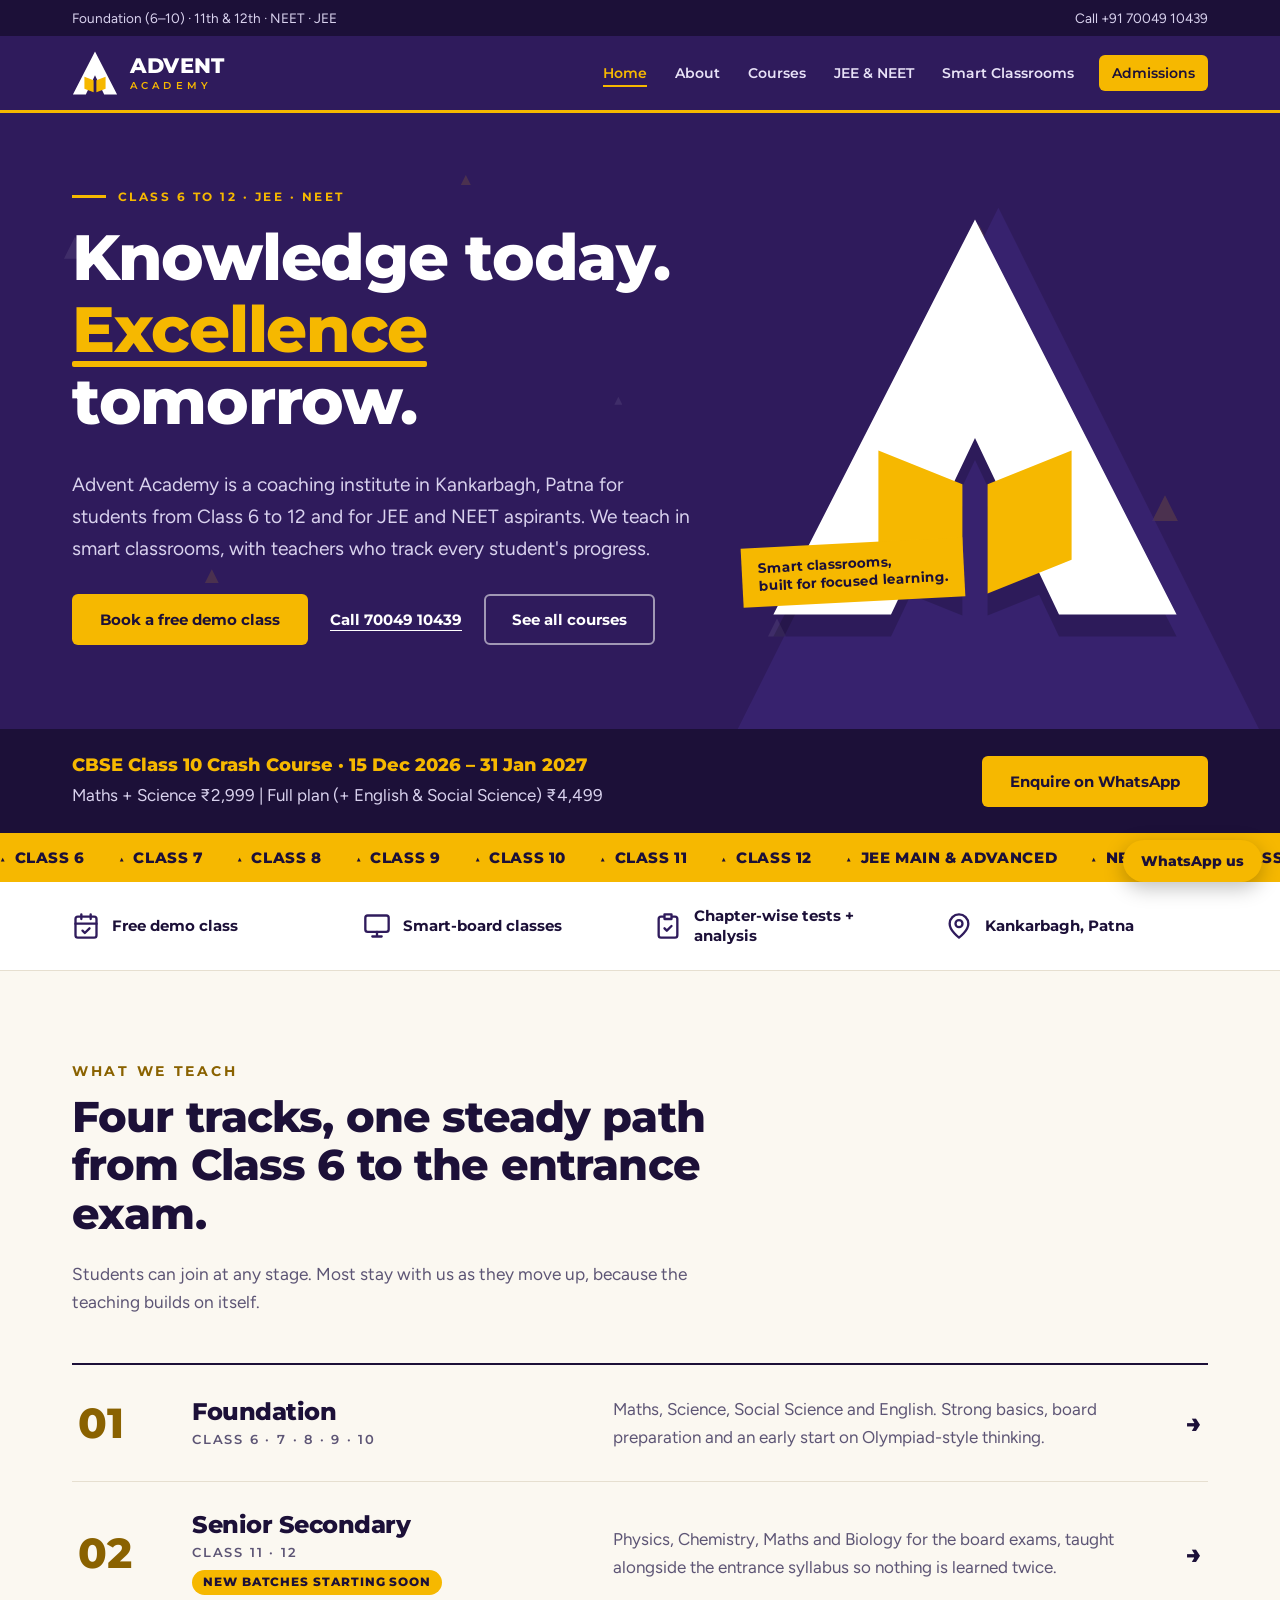
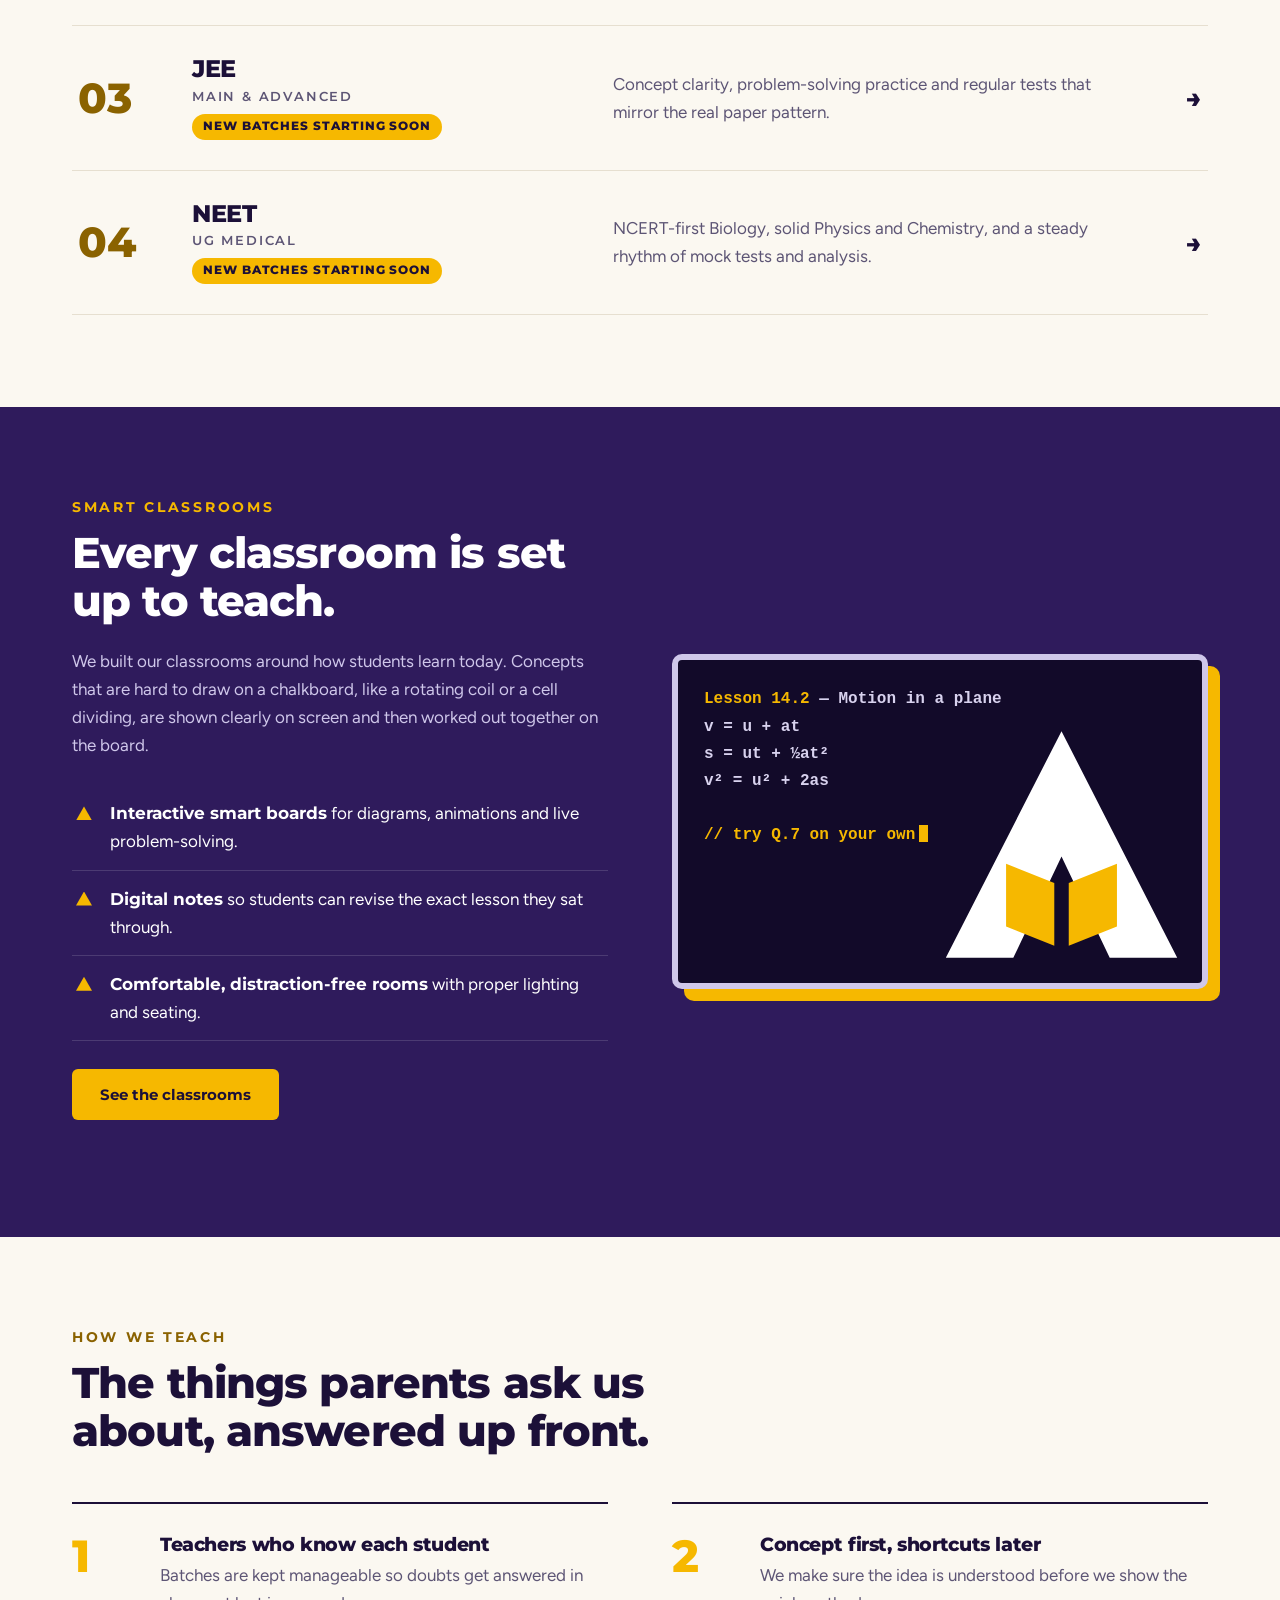
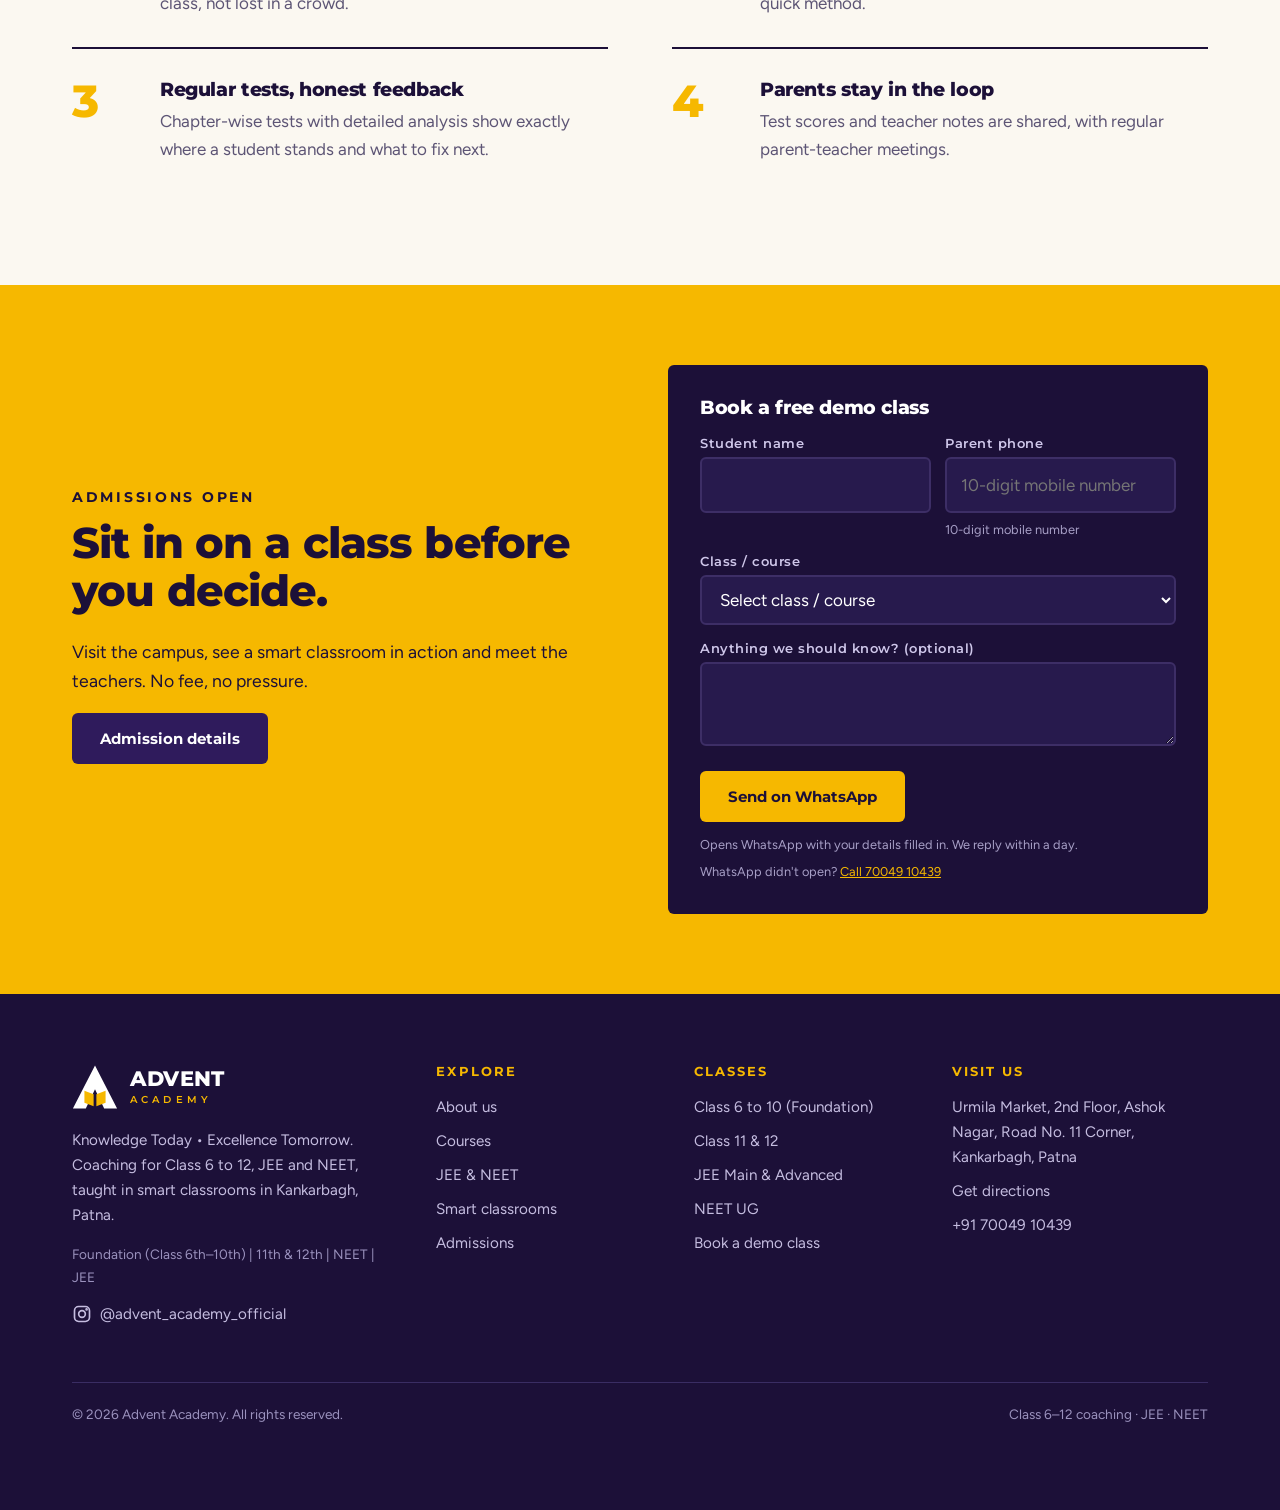
==== commit 24728a26: "new changes" ====
--- a/index.html
+++ b/index.html
@@ -1,73 +1,73 @@
 <!doctype html>
 <html lang="en-IN"><head>
 <meta charset="utf-8"><meta name="viewport" content="width=device-width,initial-scale=1">
-<title>Advent Academy | Coaching for Class 8–12, JEE &amp; NEET with Smart Classrooms</title>
-<meta name="description" content="Advent Academy offers coaching for Class 8 to 12, JEE and NEET in its own smart classrooms, with experienced teachers. Book a free demo class today.">
+<title>Advent Academy | Class 6–12, JEE &amp; NEET Coaching in Kankarbagh, Patna</title>
+<meta name="description" content="Advent Academy, Kankarbagh, Patna: coaching for Class 6–12, JEE and NEET with smart-board classes and chapter-wise tests. Book a free demo class. Call 70049 10439.">
 <link rel="canonical" href="https://www.adventacademy.in/">
 <meta name="theme-color" content="#2f1b5c">
-<meta property="og:type" content="website"><meta property="og:site_name" content="Advent Academy"><meta property="og:title" content="Advent Academy | Coaching for Class 8–12, JEE &amp; NEET with Smart Classrooms"><meta property="og:description" content="Advent Academy offers coaching for Class 8 to 12, JEE and NEET in its own smart classrooms, with experienced teachers. Book a free demo class today."><meta property="og:url" content="https://www.adventacademy.in/"><meta property="og:image" content="https://www.adventacademy.in/img/og.png"><meta property="og:locale" content="en_IN">
+<meta property="og:type" content="website"><meta property="og:site_name" content="Advent Academy"><meta property="og:title" content="Advent Academy | Class 6–12, JEE &amp; NEET Coaching in Kankarbagh, Patna"><meta property="og:description" content="Advent Academy, Kankarbagh, Patna: coaching for Class 6–12, JEE and NEET with smart-board classes and chapter-wise tests. Book a free demo class. Call 70049 10439."><meta property="og:url" content="https://www.adventacademy.in/"><meta property="og:image" content="https://www.adventacademy.in/img/og.png"><meta property="og:locale" content="en_IN">
 <meta name="twitter:card" content="summary_large_image">
-<link rel="icon" href="img/favicon.svg" type="image/svg+xml">
+<link rel="icon" href="favicon.ico" sizes="32x32"><link rel="icon" href="img/favicon.svg" type="image/svg+xml"><link rel="apple-touch-icon" href="apple-touch-icon.png">
 <link rel="preconnect" href="https://fonts.googleapis.com"><link rel="preconnect" href="https://fonts.gstatic.com" crossorigin>
 <link href="https://fonts.googleapis.com/css2?family=Figtree:wght@400;500;600;700&family=Montserrat:wght@600;700;800&display=swap" rel="stylesheet">
 <link rel="stylesheet" href="css/style.css">
-<script type="application/ld+json">{"@context": "https://schema.org", "@type": "EducationalOrganization", "name": "Advent Academy", "alternateName": "Advent Academy Coaching Institute", "url": "https://www.adventacademy.in/", "slogan": "Knowledge Today. Excellence Tomorrow.", "telephone": "+91 00000 00000", "email": "info@adventacademy.in", "description": "Coaching institute for Class 8 to 12, JEE and NEET with own smart classrooms and experienced faculty.", "address": {"@type": "PostalAddress", "streetAddress": "Your street address", "addressLocality": "City", "addressRegion": "State", "postalCode": "000000", "addressCountry": "IN"}, "areaServed": "IN", "knowsAbout": ["Class 8-12 tuition", "JEE Main", "JEE Advanced", "NEET UG"]}</script>
+<script type="application/ld+json">{"@context": "https://schema.org", "@type": ["EducationalOrganization", "LocalBusiness"], "name": "Advent Academy", "url": "https://www.adventacademy.in/", "logo": "https://www.adventacademy.in/apple-touch-icon.png", "image": "https://www.adventacademy.in/img/og.png", "slogan": "Knowledge Today • Excellence Tomorrow.", "telephone": "+917004910439", "description": "Coaching institute in Kankarbagh, Patna for Class 6 to 12, JEE and NEET, with smart-board classes and chapter-wise tests.", "address": {"@type": "PostalAddress", "streetAddress": "Urmila Market, 2nd Floor, Ashok Nagar, Road No. 11 Corner", "addressLocality": "Kankarbagh, Patna", "addressRegion": "Bihar", "addressCountry": "IN"}, "areaServed": "Patna", "knowsAbout": ["Class 6-12 coaching", "JEE Main", "JEE Advanced", "NEET UG"], "sameAs": ["https://www.instagram.com/advent_academy_official/"]}</script>
 </head><body>
 <a class="skip" href="#main">Skip to content</a>
-<div class="top"><div class="wrap"><span>Classes 8–12 · JEE · NEET · Smart classrooms</span><span><a href="tel:+910000000000">Call +91 00000 00000</a> &nbsp;|&nbsp; <a href="mailto:info@adventacademy.in">info@adventacademy.in</a></span></div></div>
+<div class="top"><div class="wrap"><span>Foundation (6–10) · 11th &amp; 12th · NEET · JEE</span><span><a href="tel:+917004910439">Call +91 70049 10439</a></span></div></div>
 <header class="site"><div class="wrap">
 <a class="brand" href="index.html" aria-label="Advent Academy home"><svg viewBox="0 0 100 100" role="img" aria-label="Advent Academy logo"><path fill="#fff" d="M50 3 98 97H70L50 55 30 97H2Z"/><path fill="#f6b800" d="M27 58 47 66V92L27 84ZM73 58 53 66V92L73 84Z"/></svg><span><b>ADVENT</b><small>ACADEMY</small></span></a>
-<button class="burger" aria-expanded="false" aria-controls="nav">Menu</button>
-<nav class="main" id="nav" aria-label="Main"><ul><li><a href="index.html" aria-current="page">Home</a></li><li><a href="about.html">About</a></li><li><a href="courses.html">Courses</a></li><li><a href="jee-neet.html">JEE &amp; NEET</a></li><li><a href="smart-classrooms.html">Smart Classrooms</a></li><li><a href="faculty.html">Faculty</a></li><li><a class="cta" href="admissions.html">Admissions</a></li></ul></nav>
+<a class="hcall" href="tel:+917004910439" aria-label="Call 70049 10439"><svg viewBox="0 0 24 24" fill="none" stroke="currentColor" stroke-width="2" stroke-linecap="round" stroke-linejoin="round" aria-hidden="true"><path d="M22 16.9v3a2 2 0 0 1-2.2 2 19.8 19.8 0 0 1-8.6-3.1 19.5 19.5 0 0 1-6-6A19.8 19.8 0 0 1 2.1 4.2 2 2 0 0 1 4.1 2h3a2 2 0 0 1 2 1.7c.1 1 .4 1.9.7 2.8a2 2 0 0 1-.5 2.1L8.1 9.9a16 16 0 0 0 6 6l1.3-1.3a2 2 0 0 1 2.1-.5c.9.3 1.8.6 2.8.7a2 2 0 0 1 1.7 2z"/></svg></a><button class="burger" aria-expanded="false" aria-controls="nav">Menu</button>
+<nav class="main" id="nav" aria-label="Main"><ul><li><a href="index.html" aria-current="page">Home</a></li><li><a href="about.html">About</a></li><li><a href="courses.html">Courses</a></li><li><a href="jee-neet.html">JEE &amp; NEET</a></li><li><a href="smart-classrooms.html">Smart Classrooms</a></li><li><a class="cta" href="admissions.html">Admissions</a></li><li class="m-only"><a class="mbtn" href="tel:+917004910439">Call 70049 10439</a></li><li class="m-only"><a class="mbtn wa-m" href="https://wa.me/917004910439" target="_blank" rel="noopener">WhatsApp us</a></li></ul></nav>
 </div></header>
 <main id="main">
 
 <section class="hero"><div class="wrap"><div>
-<div class="eyebrow">Class 8 to 12 · JEE · NEET</div>
+<div class="eyebrow">Class 6 to 12 · JEE · NEET</div>
 <h1>Knowledge today. <em>Excellence</em> tomorrow.</h1>
-<p class="lead">Advent Academy is a coaching institute for students from Class 8 to 12 and for JEE and NEET aspirants. We teach in our own smart classrooms, with teachers who track every student's progress.</p>
-<div class="btns"><a class="btn gold" href="admissions.html">Book a free demo class</a><a class="btn line" href="courses.html">See all courses</a></div>
-</div><div class="hero-art"><svg viewBox="0 0 100 100" aria-hidden="true"><path fill="#fff" d="M50 3 98 97H70L50 55 30 97H2Z"/><path fill="#f6b800" d="M27 58 47 66V92L27 84ZM73 58 53 66V92L73 84Z"/></svg><div class="tag">Our own smart classrooms,<br>not rented halls.</div></div></div></section>
-<div class="strip"><div class="wrap"><span>Class 8</span><span>Class 9</span><span>Class 10</span><span>Class 11</span><span>Class 12</span><span>JEE Main &amp; Advanced</span><span>NEET UG</span></div></div>
+<p class="lead"><span class="full">Advent Academy is a coaching institute in Kankarbagh, Patna for students from Class 6 to 12 and for JEE and NEET aspirants. We teach in smart classrooms, with teachers who track every student's progress.</span><span class="short">Coaching for Class 6–12, JEE &amp; NEET in Kankarbagh, Patna.</span></p>
+<div class="btns"><a class="btn gold" href="admissions.html">Book a free demo class</a><a class="btn txt" href="tel:+917004910439">Call 70049 10439</a><a class="btn line" href="courses.html">See all courses</a></div>
+</div><div class="hero-art"><svg viewBox="0 0 100 100" aria-hidden="true"><path fill="#fff" d="M50 3 98 97H70L50 55 30 97H2Z"/><path fill="#f6b800" d="M27 58 47 66V92L27 84ZM73 58 53 66V92L73 84Z"/></svg><div class="tag">Smart classrooms,<br>built for focused learning.</div></div></div></section>
+<section class="promo" data-until="2027-01-31" aria-label="CBSE Class 10 Crash Course"><div class="wrap"><div><b>CBSE Class 10 Crash Course · 15 Dec 2026 – 31 Jan 2027</b><span>Maths + Science ₹2,999 | Full plan (+ English &amp; Social Science) ₹4,499</span></div><a class="btn gold" href="https://wa.me/917004910439?text=Hi%2C%20I%20want%20details%20of%20the%20Class%2010%20Crash%20Course" target="_blank" rel="noopener">Enquire on WhatsApp</a></div></section>
+<div class="strip"><div class="wrap"><span>Class 6</span><span>Class 7</span><span>Class 8</span><span>Class 9</span><span>Class 10</span><span>Class 11</span><span>Class 12</span><span>JEE Main &amp; Advanced</span><span>NEET UG</span></div></div>
+<div class="trust"><div class="wrap"><ul><li><svg viewBox="0 0 24 24" fill="none" stroke="currentColor" stroke-width="2" stroke-linecap="round" stroke-linejoin="round" aria-hidden="true"><rect x="3" y="4" width="18" height="18" rx="2"/><path d="M16 2v4M8 2v4M3 10h18M9 16l2 2 4-4"/></svg>Free demo class</li><li><svg viewBox="0 0 24 24" fill="none" stroke="currentColor" stroke-width="2" stroke-linecap="round" stroke-linejoin="round" aria-hidden="true"><rect x="2" y="3" width="20" height="14" rx="2"/><path d="M8 21h8M12 17v4"/></svg>Smart-board classes</li><li><svg viewBox="0 0 24 24" fill="none" stroke="currentColor" stroke-width="2" stroke-linecap="round" stroke-linejoin="round" aria-hidden="true"><path d="M9 2h6v4H9z"/><path d="M16 4h2a2 2 0 0 1 2 2v14a2 2 0 0 1-2 2H6a2 2 0 0 1-2-2V6a2 2 0 0 1 2-2h2"/><path d="m9 14 2 2 4-4"/></svg>Chapter-wise tests + analysis</li><li><svg viewBox="0 0 24 24" fill="none" stroke="currentColor" stroke-width="2" stroke-linecap="round" stroke-linejoin="round" aria-hidden="true"><path d="M20 10c0 6-8 12-8 12s-8-6-8-12a8 8 0 0 1 16 0Z"/><circle cx="12" cy="10" r="3"/></svg>Kankarbagh, Patna</li></ul></div></div>
 
-<section class="s"><div class="wrap"><div class="sec-head"><div class="kicker">What we teach</div><h2>Four tracks, one steady path from Class 8 to the entrance exam.</h2><p>Students can join at any stage. Most stay with us as they move up, because the teaching builds on itself.</p></div>
+<section class="s"><div class="wrap"><div class="sec-head"><div class="kicker">What we teach</div><h2>Four tracks, one steady path from Class 6 to the entrance exam.</h2><p>Students can join at any stage. Most stay with us as they move up, because the teaching builds on itself.</p></div>
 <div class="prog">
-<a class="row" href="courses.html#foundation"><div class="num">01</div><h3>Foundation<small>Class 8 · 9 · 10</small></h3><p>Maths, Science, Social Science and English. Strong basics, board preparation and an early start on Olympiad-style thinking.</p><div class="go">→</div></a>
-<a class="row" href="courses.html#senior"><div class="num">02</div><h3>Senior Secondary<small>Class 11 · 12</small></h3><p>Physics, Chemistry, Maths and Biology for the board exams, taught alongside the entrance syllabus so nothing is learned twice.</p><div class="go">→</div></a>
-<a class="row" href="jee-neet.html#jee"><div class="num">03</div><h3>JEE<small>Main &amp; Advanced</small></h3><p>Concept clarity, problem-solving practice and regular tests that mirror the real paper pattern.</p><div class="go">→</div></a>
-<a class="row" href="jee-neet.html#neet"><div class="num">04</div><h3>NEET<small>UG Medical</small></h3><p>NCERT-first Biology, solid Physics and Chemistry, and a steady rhythm of mock tests and analysis.</p><div class="go">→</div></a>
+<a class="row" href="courses.html#foundation"><div class="num">01</div><h3>Foundation<small>Class 6 · 7 · 8 · 9 · 10</small></h3><p>Maths, Science, Social Science and English. Strong basics, board preparation and an early start on Olympiad-style thinking.</p><div class="go">→</div></a>
+<a class="row" href="courses.html#senior"><div class="num">02</div><h3>Senior Secondary<small>Class 11 · 12</small><span class="badge">New batches starting soon</span></h3><p>Physics, Chemistry, Maths and Biology for the board exams, taught alongside the entrance syllabus so nothing is learned twice.</p><div class="go">→</div></a>
+<a class="row" href="jee-neet.html#jee"><div class="num">03</div><h3>JEE<small>Main &amp; Advanced</small><span class="badge">New batches starting soon</span></h3><p>Concept clarity, problem-solving practice and regular tests that mirror the real paper pattern.</p><div class="go">→</div></a>
+<a class="row" href="jee-neet.html#neet"><div class="num">04</div><h3>NEET<small>UG Medical</small><span class="badge">New batches starting soon</span></h3><p>NCERT-first Biology, solid Physics and Chemistry, and a steady rhythm of mock tests and analysis.</p><div class="go">→</div></a>
 </div></div></section>
 
 <section class="s dark-bg"><div class="wrap split"><div>
-<div class="kicker">Smart classrooms</div><h2>Every classroom is ours, and every one is set up to teach.</h2>
+<div class="kicker">Smart classrooms</div><h2>Every classroom is set up to teach.</h2>
 <p style="color:#cfc7ea">We built our classrooms around how students learn today. Concepts that are hard to draw on a chalkboard, like a rotating coil or a cell dividing, are shown clearly on screen and then worked out together on the board.</p>
 <ul class="ticks"><li><b>Interactive smart boards</b> for diagrams, animations and live problem-solving.</li><li><b>Digital notes</b> so students can revise the exact lesson they sat through.</li><li><b>Comfortable, distraction-free rooms</b> with proper lighting and seating.</li></ul>
 <p style="margin-top:28px"><a class="btn gold" href="smart-classrooms.html">See the classrooms</a></p></div>
-<div><div class="board" role="img" aria-label="Illustration of a smart board showing a physics lesson"><div class="ch"><i>Lesson 14.2</i> — Motion in a plane<br>v = u + at<br>s = ut + ½at²<br>v² = u² + 2as<br><br><i>// try Q.7 on your own</i></div><svg viewBox="0 0 100 100" aria-hidden="true"><path fill="#fff" d="M50 3 98 97H70L50 55 30 97H2Z"/><path fill="#f6b800" d="M27 58 47 66V92L27 84ZM73 58 53 66V92L73 84Z"/></svg></div><p class="caption">Illustration. Replace with a photo of your classroom.</p></div></div></section>
+<div><div class="board" role="img" aria-label="Illustration of a smart board showing a physics lesson"><div class="ch"><i>Lesson 14.2</i> — Motion in a plane<br>v = u + at<br>s = ut + ½at²<br>v² = u² + 2as<br><br><i>// try Q.7 on your own</i></div><svg viewBox="0 0 100 100" aria-hidden="true"><path fill="#fff" d="M50 3 98 97H70L50 55 30 97H2Z"/><path fill="#f6b800" d="M27 58 47 66V92L27 84ZM73 58 53 66V92L73 84Z"/></svg></div></div></div></section>
 
 <section class="s"><div class="wrap"><div class="sec-head"><div class="kicker">How we teach</div><h2>The things parents ask us about, answered up front.</h2></div>
 <div class="reasons">
 <div class="reason"><div class="n">1</div><div><h3>Teachers who know each student</h3><p>Batches are kept manageable so doubts get answered in class, not lost in a crowd.</p></div></div>
 <div class="reason"><div class="n">2</div><div><h3>Concept first, shortcuts later</h3><p>We make sure the idea is understood before we show the quick method.</p></div></div>
-<div class="reason"><div class="n">3</div><div><h3>Regular tests, honest feedback</h3><p>Weekly tests and clear reports show exactly where a student stands and what to fix next.</p></div></div>
-<div class="reason"><div class="n">4</div><div><h3>Parents stay in the loop</h3><p>Attendance, test scores and teacher notes are shared, with parent-teacher meetings each term.</p></div></div>
+<div class="reason"><div class="n">3</div><div><h3>Regular tests, honest feedback</h3><p>Chapter-wise tests with detailed analysis show exactly where a student stands and what to fix next.</p></div></div>
+<div class="reason"><div class="n">4</div><div><h3>Parents stay in the loop</h3><p>Test scores and teacher notes are shared, with regular parent-teacher meetings.</p></div></div>
 </div></div></section>
 
-<section class="s alt-bg"><div class="wrap"><div class="sec-head"><div class="kicker">Our faculty</div><h2>The people in front of the board.</h2><p>Experienced subject teachers who are as committed to your child's confidence as to their marks.</p></div>
-<div class="team"><article class="tcard"><div class="ph"><span>RM</span><img src="img/faculty/rohan-mehta.jpg" alt="Dr. Rohan Mehta, Physics teacher at Advent Academy" loading="lazy" onerror="this.remove()"></div><div class="sub">Physics · JEE &amp; Class 11–12</div><h3>Dr. Rohan Mehta</h3><p>Teaches mechanics and electrodynamics from first principles, then drills the problem types that appear in JEE.</p></article><article class="tcard"><div class="ph"><span>NV</span><img src="img/faculty/neha-verma.jpg" alt="Ms. Neha Verma, Chemistry teacher at Advent Academy" loading="lazy" onerror="this.remove()"></div><div class="sub">Chemistry · NEET &amp; Class 11–12</div><h3>Ms. Neha Verma</h3><p>Makes organic reactions feel like a pattern instead of a list, with weekly NCERT line-by-line revision.</p></article><article class="tcard"><div class="ph"><span>AK</span><img src="img/faculty/anil-kumar.jpg" alt="Mr. Anil Kumar, Mathematics teacher at Advent Academy" loading="lazy" onerror="this.remove()"></div><div class="sub">Mathematics · JEE &amp; Class 9–12</div><h3>Mr. Anil Kumar</h3><p>Known for slow, clear derivations and fast, exam-ready practice sets.</p></article><article class="tcard"><div class="ph"><span>PS</span><img src="img/faculty/priya-sharma.jpg" alt="Dr. Priya Sharma, Biology teacher at Advent Academy" loading="lazy" onerror="this.remove()"></div><div class="sub">Biology · NEET &amp; Class 11–12</div><h3>Dr. Priya Sharma</h3><p>Diagram-first teaching with regular chapter tests built around NEET-style questions.</p></article></div><p style="margin-top:38px"><a class="btn dark" href="faculty.html">Meet all teachers</a></p></div></section>
-<section class="cta-band"><div class="wrap"><div><div class="kicker" style="color:var(--ink)">Admissions open</div><h2>Sit in on a class before you decide.</h2><p>Visit the campus, see a smart classroom in action and meet the teachers. No fee, no pressure.</p><p><a class="btn dark" href="admissions.html">Admission details</a></p></div><form class="enq" data-wa="910000000000" aria-label="Enquiry form"><h3>Book a free demo class</h3>
+<section class="cta-band"><div class="wrap"><div><div class="kicker" style="color:var(--ink)">Admissions open</div><h2>Sit in on a class before you decide.</h2><p>Visit the campus, see a smart classroom in action and meet the teachers. No fee, no pressure.</p><p><a class="btn dark" href="admissions.html">Admission details</a></p></div><form class="enq" aria-label="Enquiry form"><h3>Book a free demo class</h3>
 <div class="two"><div><label for="name">Student name</label><input id="name" name="name" required autocomplete="name"></div>
-<div><label for="phone">Parent phone</label><input id="phone" name="phone" type="tel" required autocomplete="tel"></div></div>
-<label for="course">Class / course</label><select id="course" name="course"><option>Class 8</option><option>Class 9</option><option>Class 10</option><option>Class 11</option><option>Class 12</option><option>JEE (Main &amp; Advanced)</option><option>NEET (UG)</option></select>
+<div><label for="phone">Parent phone</label><input id="phone" name="phone" type="tel" inputmode="numeric" maxlength="16" placeholder="10-digit mobile number" required autocomplete="tel" aria-describedby="phone-help phone-err"><small class="help" id="phone-help">10-digit mobile number</small><small class="err" id="phone-err" hidden>Please enter a valid 10-digit mobile number.</small></div></div>
+<label for="course">Class / course</label><select id="course" name="course" required><option value="" disabled selected>Select class / course</option><option>Class 6</option><option>Class 7</option><option>Class 8</option><option>Class 9</option><option>Class 10</option><option data-until="2027-01-31">Class 10 Crash Course</option><option>Class 11</option><option>Class 12</option><option>JEE (Main &amp; Advanced)</option><option>NEET (UG)</option></select>
 <label for="note">Anything we should know? (optional)</label><textarea id="note" name="note" rows="2"></textarea>
-<button class="btn gold" type="submit">Send on WhatsApp</button><small>Opens WhatsApp with your details filled in. We reply within a day.</small></form></div></section>
+<button class="btn gold" type="submit">Send on WhatsApp</button><small>Opens WhatsApp with your details filled in. We reply within a day.</small><small class="fallback">WhatsApp didn't open? <a href="tel:+917004910439">Call 70049 10439</a></small><p class="thanks" role="status" hidden>Thank you! WhatsApp should now be open with your details. Press send there and we will reply within a day.</p></form></div></section>
 </main>
 <footer class="site"><div class="wrap"><div class="fgrid">
-<div><a class="brand" href="index.html"><svg viewBox="0 0 100 100" role="img" aria-label="Advent Academy logo"><path fill="#fff" d="M50 3 98 97H70L50 55 30 97H2Z"/><path fill="#f6b800" d="M27 58 47 66V92L27 84ZM73 58 53 66V92L73 84Z"/></svg><span><b>ADVENT</b><small>ACADEMY</small></span></a><p style="margin-top:18px">Knowledge today. Excellence tomorrow.<br>Coaching for Class 8 to 12, JEE and NEET, taught in our own smart classrooms.</p></div>
-<div><h4>Explore</h4><ul><li><a href="about.html">About us</a></li><li><a href="courses.html">Courses</a></li><li><a href="jee-neet.html">JEE &amp; NEET</a></li><li><a href="smart-classrooms.html">Smart classrooms</a></li><li><a href="faculty.html">Our faculty</a></li></ul></div>
-<div><h4>Classes</h4><ul><li><a href="courses.html#foundation">Class 8, 9, 10</a></li><li><a href="courses.html#senior">Class 11 &amp; 12</a></li><li><a href="jee-neet.html#jee">JEE Main &amp; Advanced</a></li><li><a href="jee-neet.html#neet">NEET UG</a></li><li><a href="admissions.html">Book a demo class</a></li></ul></div>
-<div><h4>Visit us</h4><ul><li>Your street address, City, State – PIN</li><li><a href="tel:+910000000000">+91 00000 00000</a></li><li><a href="mailto:info@adventacademy.in">info@adventacademy.in</a></li><li>Mon – Sat, 8 am – 8 pm</li></ul></div>
-</div><div class="fbase"><span>© 2026 Advent Academy. All rights reserved.</span><span>Class 8–12 coaching · JEE · NEET</span></div></div></footer>
-<a class="wa" href="https://wa.me/910000000000" target="_blank" rel="noopener">WhatsApp us</a>
+<div><a class="brand" href="index.html"><svg viewBox="0 0 100 100" role="img" aria-label="Advent Academy logo"><path fill="#fff" d="M50 3 98 97H70L50 55 30 97H2Z"/><path fill="#f6b800" d="M27 58 47 66V92L27 84ZM73 58 53 66V92L73 84Z"/></svg><span><b>ADVENT</b><small>ACADEMY</small></span></a><p style="margin-top:18px">Knowledge Today • Excellence Tomorrow.<br>Coaching for Class 6 to 12, JEE and NEET, taught in smart classrooms in Kankarbagh, Patna.</p><p class="fprog">Foundation (Class 6th–10th) | 11th &amp; 12th | NEET | JEE</p><a class="ig" href="https://www.instagram.com/advent_academy_official/" target="_blank" rel="noopener"><svg viewBox="0 0 24 24" fill="none" stroke="currentColor" stroke-width="2" stroke-linecap="round" aria-hidden="true"><rect x="3" y="3" width="18" height="18" rx="5"/><circle cx="12" cy="12" r="4"/><circle cx="17.5" cy="6.5" r=".6" fill="currentColor"/></svg>@advent_academy_official</a></div>
+<div><h4>Explore</h4><ul><li><a href="about.html">About us</a></li><li><a href="courses.html">Courses</a></li><li><a href="jee-neet.html">JEE &amp; NEET</a></li><li><a href="smart-classrooms.html">Smart classrooms</a></li><li><a href="admissions.html">Admissions</a></li></ul></div>
+<div><h4>Classes</h4><ul><li><a href="courses.html#foundation">Class 6 to 10 (Foundation)</a></li><li><a href="courses.html#senior">Class 11 &amp; 12</a></li><li><a href="jee-neet.html#jee">JEE Main &amp; Advanced</a></li><li><a href="jee-neet.html#neet">NEET UG</a></li><li><a href="admissions.html">Book a demo class</a></li></ul></div>
+<div><h4>Visit us</h4><ul><li>Urmila Market, 2nd Floor, Ashok Nagar, Road No. 11 Corner, Kankarbagh, Patna</li><li><a href="https://www.google.com/maps/search/?api=1&amp;query=Urmila+Market+Ashok+Nagar+Road+No+11+Kankarbagh+Patna" target="_blank" rel="noopener">Get directions</a></li><li><a href="tel:+917004910439">+91 70049 10439</a></li></ul></div>
+</div><div class="fbase"><span>© 2026 Advent Academy. All rights reserved.</span><span>Class 6–12 coaching · JEE · NEET</span></div></div></footer>
+<div class="actbar"><a class="call" href="tel:+917004910439"><svg viewBox="0 0 24 24" fill="none" stroke="currentColor" stroke-width="2" stroke-linecap="round" stroke-linejoin="round" aria-hidden="true"><path d="M22 16.9v3a2 2 0 0 1-2.2 2 19.8 19.8 0 0 1-8.6-3.1 19.5 19.5 0 0 1-6-6A19.8 19.8 0 0 1 2.1 4.2 2 2 0 0 1 4.1 2h3a2 2 0 0 1 2 1.7c.1 1 .4 1.9.7 2.8a2 2 0 0 1-.5 2.1L8.1 9.9a16 16 0 0 0 6 6l1.3-1.3a2 2 0 0 1 2.1-.5c.9.3 1.8.6 2.8.7a2 2 0 0 1 1.7 2z"/></svg>Call</a><a class="wa" href="https://wa.me/917004910439" target="_blank" rel="noopener">WhatsApp<span class="full"> us</span></a></div>
 <script src="js/main.js" defer></script>
 </body></html>
--- a/css/style.css
+++ b/css/style.css
@@ -3,7 +3,7 @@
   --indigo:#2f1b5c;
   --indigo-2:#412a80;
   --gold:#f6b800;
-  --gold-d:#d99c00;
+  --gold-d:#8a6200;
   --paper:#fbf8f1;
   --line:#e6dfd0;
   --muted:#5d5575;
@@ -14,6 +14,7 @@
   --body:'Figtree',system-ui,sans-serif;
 }
 *,*::before,*::after{box-sizing:border-box}
+[hidden]{display:none!important}
 html{scroll-behavior:smooth}
 body{margin:0;font:17px/1.65 var(--body);color:var(--ink);background:var(--paper);-webkit-font-smoothing:antialiased}
 img,svg{max-width:100%;display:block}
@@ -42,6 +43,9 @@
 nav.main a:hover,nav.main a[aria-current]{color:var(--gold)}
 nav.main a.cta{background:var(--gold);color:var(--ink);margin-left:10px}
 nav.main a.cta:hover{background:#fff;color:var(--ink)}
+.hcall{display:none}
+.m-only{display:none}
+body.menu-open{overflow:hidden}
 .burger{display:none;background:none;border:2px solid var(--gold);color:var(--gold);border-radius:var(--r);padding:7px 11px;font:700 .85rem var(--head);cursor:pointer}
 
 /* buttons */
@@ -52,6 +56,11 @@
 .btn.line:hover{border-color:var(--gold);color:var(--gold)}
 .btn.dark{background:var(--indigo);color:#fff}
 .btn.dark:hover{background:var(--ink)}
+.btn.txt{color:#fff;padding-left:6px;padding-right:6px;text-decoration:underline;text-underline-offset:5px}
+.btn.txt:hover{color:var(--gold);box-shadow:none}
+.badge{display:inline-block;background:var(--gold);color:var(--ink);font:800 .72rem/1 var(--head);letter-spacing:.08em;text-transform:uppercase;padding:7px 11px;border-radius:30px;margin-bottom:14px}
+.prog h3 .badge{margin:10px 0 0}
+.phead .badge{margin:20px 0 0}
 
 /* hero */
 .hero{background:var(--indigo);color:#fff;position:relative;overflow:hidden}
@@ -59,13 +68,23 @@
 .hero .wrap{display:grid;grid-template-columns:1.15fr .85fr;gap:40px;align-items:center;padding-top:76px;padding-bottom:84px;position:relative;z-index:1}
 .eyebrow{font:700 .78rem var(--head);letter-spacing:.2em;text-transform:uppercase;color:var(--gold);margin-bottom:18px;display:flex;align-items:center;gap:12px}
 .eyebrow::before{content:"";width:34px;height:3px;background:var(--gold)}
+.hero h1{font-size:clamp(2.1rem,8vw,4rem)}
 .hero h1 em{font-style:normal;color:var(--gold)}
+.hero .lead .short{display:none}
 .hero p.lead{font-size:1.2rem;color:#d9d2ee;max-width:34em;margin-bottom:30px}
 .hero .btns{display:flex;gap:14px;flex-wrap:wrap}
 .hero-art{position:relative}
 .hero-art svg{width:100%;max-width:420px;margin:0 auto;filter:drop-shadow(0 22px 0 rgba(0,0,0,.18))}
 .hero-art .tag{position:absolute;left:0;bottom:6%;background:var(--gold);color:var(--ink);font:700 .85rem/1.3 var(--head);padding:12px 16px;transform:rotate(-3deg)}
 
+.promo{background:var(--ink);color:#fff}
+.promo .wrap{display:flex;align-items:center;justify-content:space-between;gap:16px 32px;flex-wrap:wrap;padding-top:24px;padding-bottom:24px}
+.promo b{display:block;font:800 1.15rem/1.3 var(--head);color:var(--gold);margin-bottom:4px}
+.promo span{color:#d9d2ee}
+.trust{background:#fff;border-bottom:1px solid var(--line)}
+.trust ul{list-style:none;margin:0;padding:24px 0;display:grid;grid-template-columns:repeat(4,1fr);gap:16px 28px}
+.trust li{display:flex;align-items:center;gap:12px;font:700 .95rem/1.3 var(--head)}
+.trust svg{width:28px;height:28px;flex:none;color:var(--indigo)}
 .strip{background:var(--gold);color:var(--ink);font:800 .95rem var(--head);overflow:hidden}
 .strip .wrap{display:flex;gap:10px 34px;flex-wrap:wrap;justify-content:space-between;padding-top:15px;padding-bottom:15px;text-transform:uppercase;letter-spacing:.04em}
 .strip span::before{content:"▲";font-size:.6em;margin-right:9px;vertical-align:.15em}
@@ -75,7 +94,7 @@
 section.s.tight{padding:64px 0}
 .dark-bg{background:var(--indigo);color:#fff}
 .alt-bg{background:#f3eee2}
-.kicker{font:700 .78rem var(--head);letter-spacing:.2em;text-transform:uppercase;color:var(--gold-d);margin-bottom:14px}
+.kicker{font:700 .85rem var(--head);letter-spacing:.2em;text-transform:uppercase;color:var(--gold-d);margin-bottom:14px}
 .dark-bg .kicker{color:var(--gold)}
 .sec-head{max-width:640px;margin-bottom:46px}
 .sec-head p{color:var(--muted);font-size:1.08rem}
@@ -123,7 +142,7 @@
 .tcard .ph img{position:absolute;inset:0;width:100%;height:100%;object-fit:cover;z-index:2}
 .tcard .ph::after{content:"";position:absolute;left:0;bottom:0;height:6px;width:100%;background:var(--gold);z-index:3}
 .tcard h3{margin:0 0 2px;font-size:1.1rem}
-.tcard .sub{font:700 .78rem var(--head);letter-spacing:.12em;text-transform:uppercase;color:var(--gold-d)}
+.tcard .sub{font:700 .85rem var(--head);letter-spacing:.12em;text-transform:uppercase;color:var(--gold-d)}
 .tcard p{font-size:.95rem;color:var(--muted);margin:8px 0 0}
 
 /* cta */
@@ -137,6 +156,12 @@
 .enq input:focus,.enq select:focus,.enq textarea:focus{outline:none;border-color:var(--gold)}
 .enq .two{display:grid;grid-template-columns:1fr 1fr;gap:14px}
 .enq small{display:block;color:#a79fc6;margin-top:12px;font-size:.8rem}
+.enq .help{margin:-10px 0 14px}
+.enq .err{margin:-8px 0 14px;color:#ffb3a7;font-size:.85rem}
+.enq input[aria-invalid="true"]{border-color:#ff8a7a}
+.enq .fallback{margin-top:6px}
+.enq .fallback a{color:var(--gold)}
+.enq .thanks{margin:16px 0 0;padding:12px 14px;background:#271a4d;border-left:4px solid var(--gold);border-radius:var(--r)}
 
 /* inner page */
 .phead{background:var(--indigo);color:#fff;padding:70px 0 64px;position:relative;overflow:hidden}
@@ -155,6 +180,10 @@
 .chips span{border:2px solid var(--ink);padding:5px 13px;font:700 .8rem var(--head);border-radius:30px}
 .cols2{columns:2;column-gap:36px;padding-left:20px}
 .cols2 li{margin-bottom:8px;break-inside:avoid}
+.plans{list-style:none;padding:0;margin:20px 0;display:grid;grid-template-columns:1fr 1fr;gap:14px}
+.plans li{border:2px solid var(--ink);border-radius:var(--r);padding:18px 20px}
+.plans b{display:block;font:800 1.6rem var(--head);color:var(--indigo)}
+.policy h2{margin-top:1.2em}
 
 .facts{display:grid;grid-template-columns:repeat(3,1fr);border:2px solid var(--ink);background:#fff}
 .facts div{padding:26px;border-right:2px solid var(--ink)}
@@ -171,7 +200,7 @@
 
 .contact-list{list-style:none;padding:0;margin:0}
 .contact-list li{padding:16px 0;border-bottom:1px solid var(--line)}
-.contact-list b{display:block;font:700 .78rem var(--head);letter-spacing:.14em;text-transform:uppercase;color:var(--gold-d)}
+.contact-list b{display:block;font:700 .85rem var(--head);letter-spacing:.14em;text-transform:uppercase;color:var(--gold-d)}
 .map{background:#e8e1d0;border:2px solid var(--ink);min-height:260px;display:grid;place-items:center;text-align:center;padding:20px;color:var(--muted);margin-top:24px}
 
 /* footer */
@@ -181,9 +210,13 @@
 footer ul{list-style:none;padding:0;margin:0}
 footer li{margin-bottom:9px}
 footer a{text-decoration:none}footer a:hover{color:var(--gold)}
-.fbase{border-top:1px solid #3a2d63;margin-top:50px;padding:20px 0;display:flex;justify-content:space-between;flex-wrap:wrap;gap:10px;font-size:.85rem;color:#9a91bd}
+.fprog{font-size:.85rem;color:#9a91bd}
+.ig{display:inline-flex;align-items:center;gap:8px}
+.ig svg{width:20px;height:20px}
+.fbase{border-top:1px solid #3a2d63;margin-top:50px;padding:20px 0 84px;display:flex;justify-content:space-between;flex-wrap:wrap;gap:10px;font-size:.85rem;color:#9a91bd}
 .wa{position:fixed;right:18px;bottom:18px;z-index:60;background:var(--gold);color:var(--ink);font:800 .85rem var(--head);padding:13px 18px;border-radius:40px;text-decoration:none;box-shadow:0 6px 20px rgba(0,0,0,.25)}
 .wa:hover{background:#fff}
+.actbar .call{display:none}
 
 @media(max-width:960px){
   .hero .wrap,.split,.cta-band .wrap{grid-template-columns:1fr}
@@ -197,14 +230,43 @@
   .courseblock{grid-template-columns:1fr;gap:16px}
   .facts{grid-template-columns:1fr}.facts div{border-right:0;border-bottom:2px solid var(--ink)}
   .burger{display:block}
-  nav.main{display:none;position:absolute;left:0;right:0;top:77px;background:var(--indigo);border-bottom:3px solid var(--gold);padding:12px 22px 22px}
+  .hcall{display:grid;place-items:center;width:42px;height:38px;margin-left:auto;margin-right:10px;border:2px solid var(--gold);border-radius:var(--r);color:var(--gold)}
+  .hcall svg{width:20px;height:20px}
+  .m-only{display:block}
+  nav.main a.mbtn{margin:10px 0 0;text-align:center;border:2px solid #fff;color:#fff}
+  nav.main a.mbtn.wa-m{border-color:var(--gold);color:var(--gold)}
+  nav.main a.mbtn::after{display:none}
+  .trust ul{grid-template-columns:1fr 1fr}
+  nav.main{display:none;max-height:calc(100vh - 77px);overflow-y:auto;position:absolute;left:0;right:0;top:77px;background:var(--indigo);border-bottom:3px solid var(--gold);padding:12px 22px 22px}
   nav.main.open{display:block}
   nav.main ul{flex-direction:column;align-items:stretch}
   nav.main a.cta{margin:10px 0 0;text-align:center}
 }
+@media(max-width:768px){
+  body{padding-bottom:calc(56px + env(safe-area-inset-bottom))}
+  .actbar{position:fixed;left:0;right:0;bottom:0;z-index:60;display:grid;grid-template-columns:1fr 1fr;padding-bottom:env(safe-area-inset-bottom);background:var(--indigo);box-shadow:0 -6px 20px rgba(0,0,0,.2)}
+  .actbar a{display:flex;align-items:center;justify-content:center;gap:8px;height:56px;font:800 1rem var(--head);text-decoration:none}
+  .actbar .call{display:flex;background:var(--indigo);color:#fff}
+  .actbar .call svg{width:18px;height:18px}
+  .actbar .wa{position:static;background:var(--gold);color:var(--ink);border-radius:0;padding:0;box-shadow:none;animation:none}
+  .actbar .wa::before,.actbar .full{display:none}
+  .fbase{padding-bottom:20px}
+}
+@media(min-width:769px){
+  .wa{transition:opacity .25s,transform .25s,visibility 0s,background .2s}
+  .actbar.away .wa{opacity:0;visibility:hidden;transform:translateY(20px);transition:opacity .25s,transform .25s,visibility 0s .25s}
+}
 @media(max-width:560px){
   section.s{padding:64px 0}
-  .team,.team.three,.fgrid,.enq .two{grid-template-columns:1fr}
+  .hero .wrap{padding-top:44px;padding-bottom:56px}
+  .hero p.lead{font-size:1.05rem}
+  .hero .lead .full{display:none}
+  .hero .lead .short{display:inline}
+  .fgrid,.enq .two,.plans{grid-template-columns:1fr}
+  .team,.team.three{grid-template-columns:1fr 1fr;gap:16px}
+  .tcard .ph{max-height:240px}
+  .tcard .ph span{font-size:2.6rem}
+  .fbase{flex-direction:column}
   .cols2{columns:1}
   .top .wrap span:last-child{display:none}
   .strip .wrap{justify-content:flex-start}
@@ -227,11 +289,7 @@
 .btn:active{transform:none}
 .btn.gold::after{content:"";position:absolute;top:0;bottom:0;left:-60%;width:35%;background:linear-gradient(100deg,transparent,rgba(255,255,255,.75),transparent);transform:skewX(-20deg);animation:shine 5s 2s infinite;pointer-events:none}
 
-/* hero + page head entrance */
-.hero .wrap>div:first-child>*,.phead .wrap>*{animation:rise .8s cubic-bezier(.2,.7,.2,1) backwards}
-.hero .wrap>div:first-child>:nth-child(2),.phead .wrap>:nth-child(2){animation-delay:.12s}
-.hero .wrap>div:first-child>:nth-child(3),.phead .wrap>:nth-child(3){animation-delay:.24s}
-.hero .wrap>div:first-child>:nth-child(4){animation-delay:.36s}
+/* hero + page head */
 .hero h1 em{position:relative;display:inline-block}
 .hero h1 em::after{content:"";position:absolute;left:0;right:0;bottom:-.02em;height:.09em;background:var(--gold);border-radius:2px;transform:scaleX(0);transform-origin:left;animation:sweep .7s .9s cubic-bezier(.6,0,.2,1) forwards}
 .hero::after,.phead::after{animation:drift 14s ease-in-out infinite alternate}
@@ -243,16 +301,18 @@
 
 /* marquee strip (built by main.js) */
 .strip .wrap.marq{display:block;max-width:none;padding:15px 0}
-.strip .track{display:flex;width:max-content;animation:marq 50s linear infinite}
+.strip .track{display:flex;width:max-content;animation:marq 80s linear infinite}
 .strip .half{display:flex}
 .strip .half span{padding-right:34px;white-space:nowrap}
 .strip:hover .track{animation-play-state:paused}
 
 /* scroll reveal (classes added by main.js) */
-.rv{opacity:0}
-.rv.in{animation:rise .75s cubic-bezier(.2,.7,.2,1) calc(var(--d,0)*.09s) both}
-.rv.rv-l.in{animation-name:fromL}
-.rv.rv-r.in{animation-name:fromR}
+@media(prefers-reduced-motion:no-preference){
+  .rv{opacity:0}
+  .rv.in{animation:rise .4s cubic-bezier(.2,.7,.2,1) calc(var(--d,0)*.05s) both}
+  .rv.rv-l.in{animation-name:fromL}
+  .rv.rv-r.in{animation-name:fromR}
+}
 
 /* hover life */
 .prog .num,.prog .go{transition:color .2s,transform .25s}
@@ -276,7 +336,7 @@
 .board:hover{transform:translate(-4px,-4px);box-shadow:16px 16px 0 var(--gold)}
 .board svg{animation:float 7s ease-in-out infinite}
 .board .ln{display:block;clip-path:inset(0 100% 0 0)}
-.board.in .ln{animation:type .9s steps(22,end) calc(var(--i)*.7s + .3s) forwards}
+.board.in .ln{animation:type .5s steps(22,end) calc(var(--i)*.35s + .1s) forwards}
 .board .ln:last-child::after{content:"";display:inline-block;width:.55em;height:1.05em;margin-left:4px;vertical-align:-.15em;background:var(--gold);animation:blink 1s steps(1) infinite}
 .facts div{transition:background .3s,color .3s}
 .facts div:hover{background:var(--indigo)}
@@ -308,12 +368,13 @@
   nav.main.open li:nth-child(5){animation-delay:.16s}
   nav.main.open li:nth-child(6){animation-delay:.2s}
   nav.main.open li:nth-child(7){animation-delay:.24s}
+  nav.main.open li:nth-child(8){animation-delay:.28s}
   nav.main a:not(.cta)::after{right:auto;width:28px}
 }
 
-@keyframes rise{from{opacity:0;transform:translateY(28px)}}
-@keyframes fromL{from{opacity:0;transform:translateX(-44px)}}
-@keyframes fromR{from{opacity:0;transform:translateX(44px)}}
+@keyframes rise{from{opacity:0;transform:translateY(16px)}}
+@keyframes fromL{from{opacity:0;transform:translateX(-24px)}}
+@keyframes fromR{from{opacity:0;transform:translateX(24px)}}
 @keyframes drop{from{opacity:0;transform:translateY(-8px)}}
 @keyframes pop{from{opacity:0;transform:scale(.85) rotate(-4deg)}}
 @keyframes tagIn{from{opacity:0;transform:rotate(-14deg) scale(.6)}}
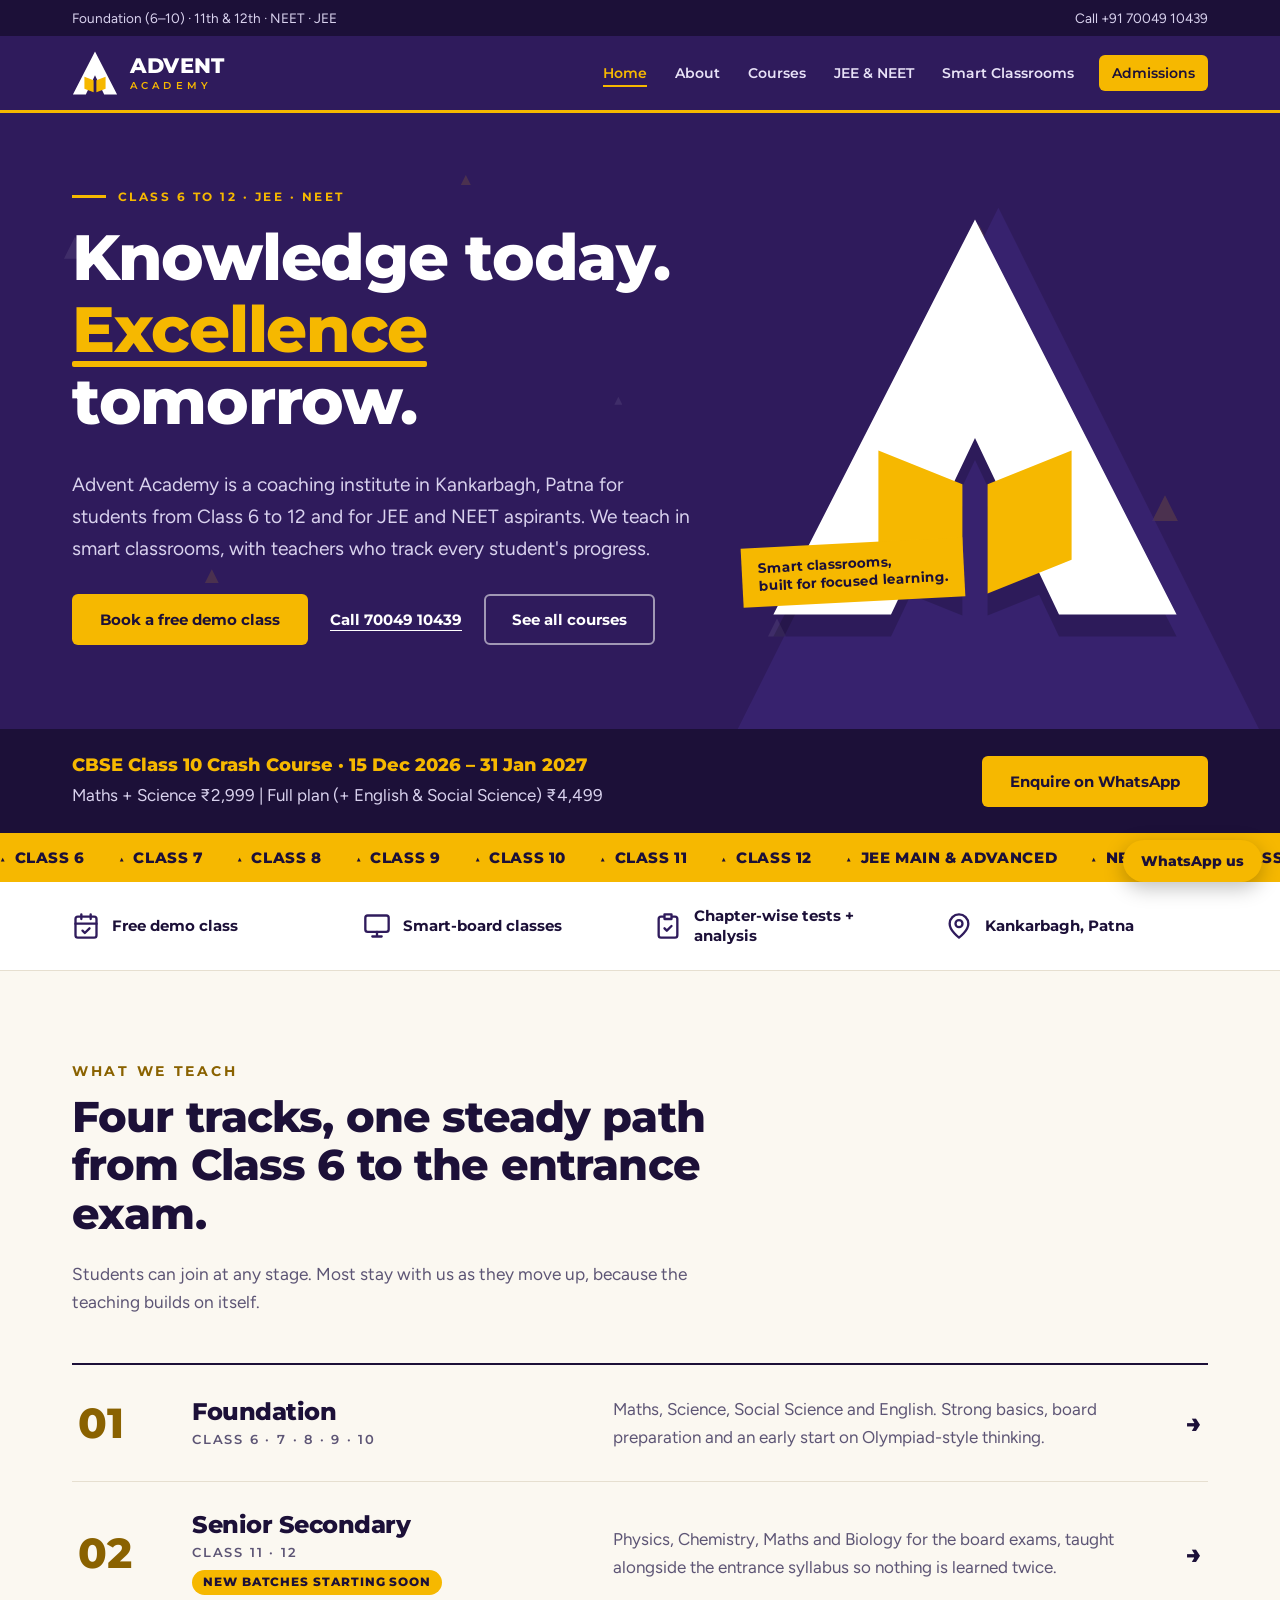
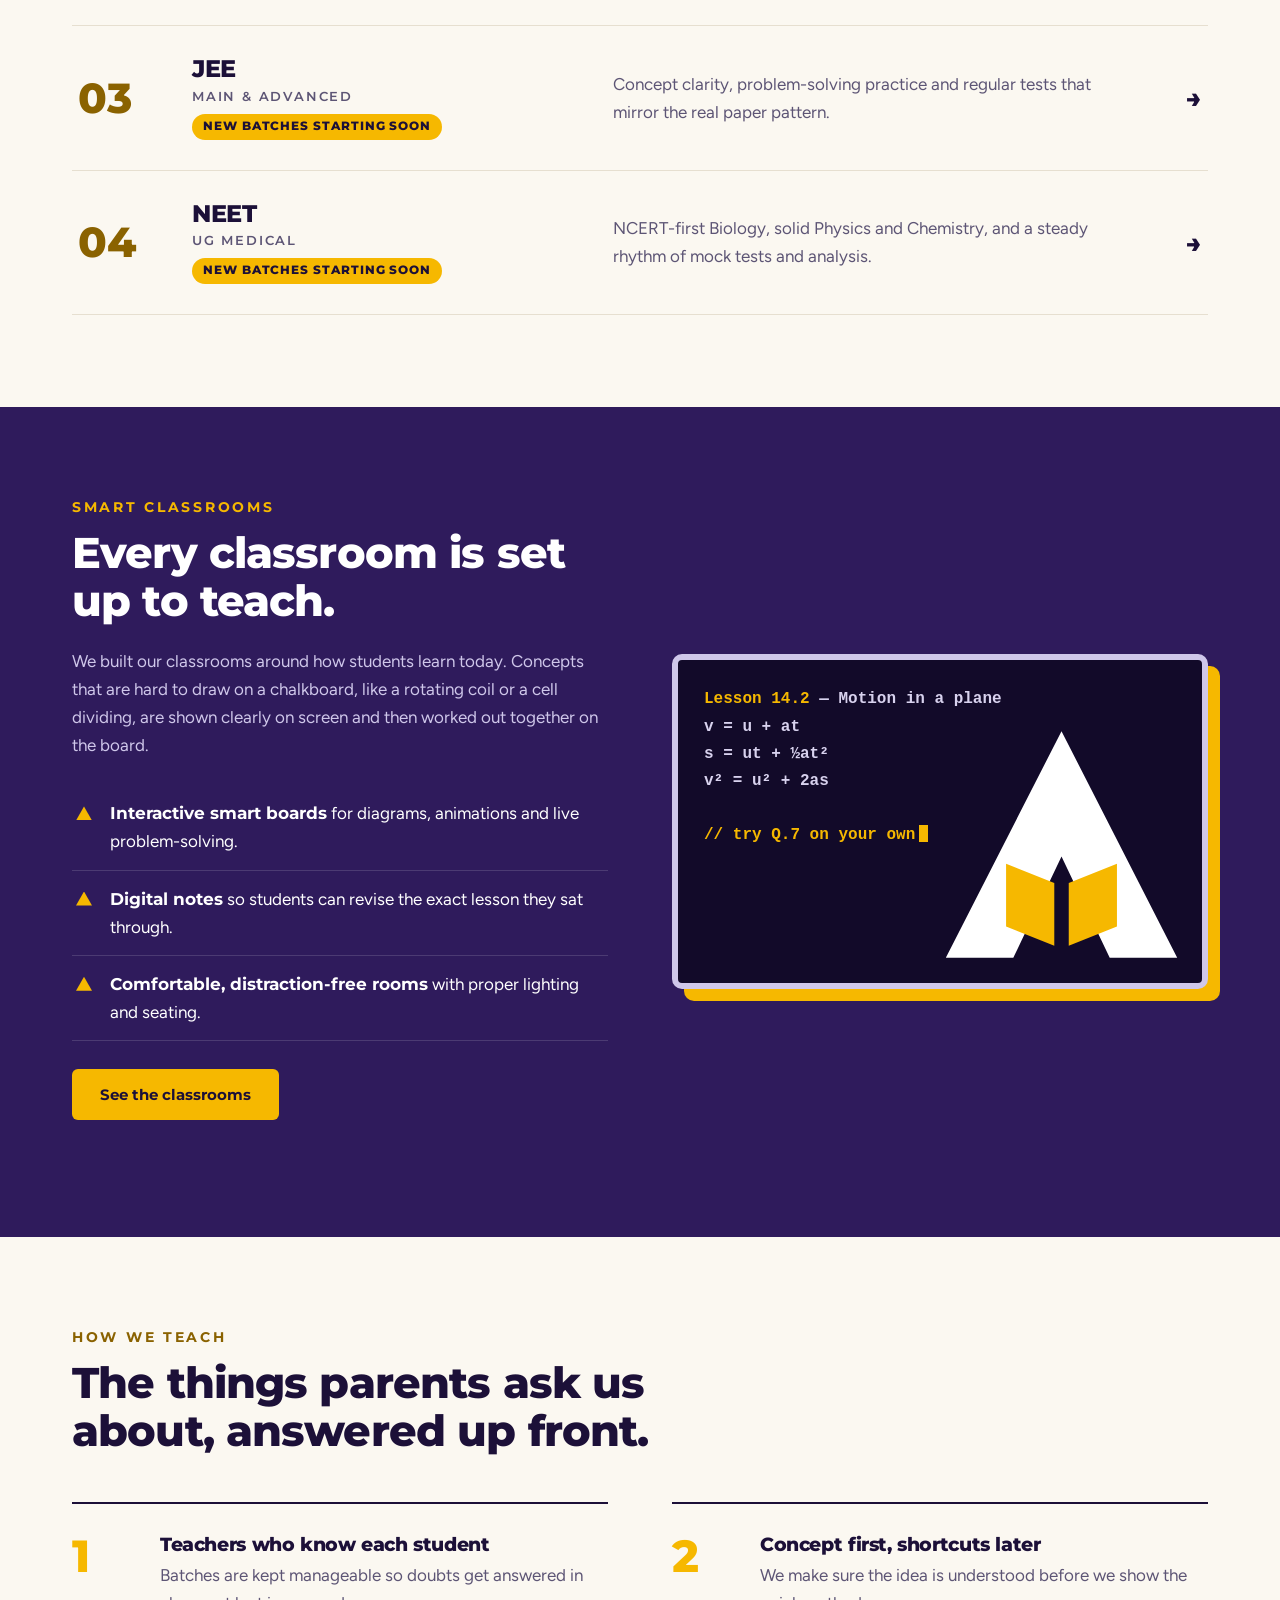
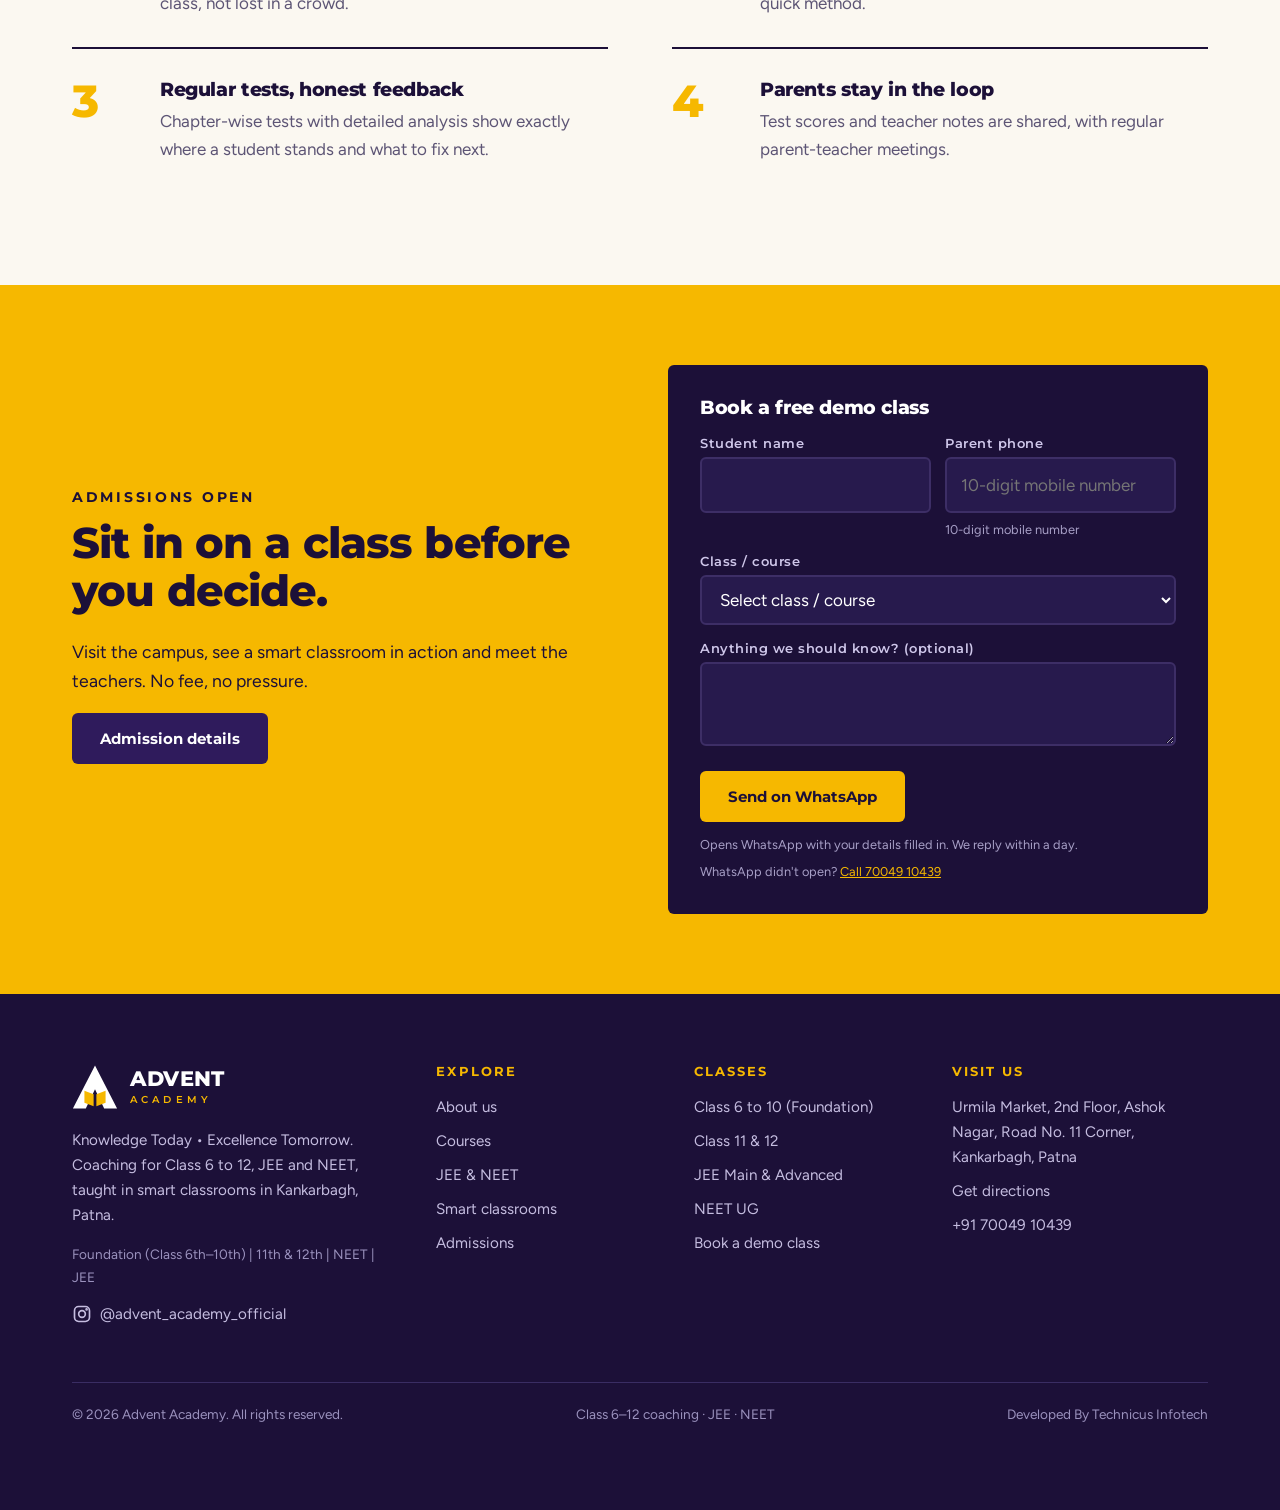
==== commit 42535da1: "footer credit" ====
--- a/index.html
+++ b/index.html
@@ -67,7 +67,7 @@
 <div><h4>Explore</h4><ul><li><a href="about.html">About us</a></li><li><a href="courses.html">Courses</a></li><li><a href="jee-neet.html">JEE &amp; NEET</a></li><li><a href="smart-classrooms.html">Smart classrooms</a></li><li><a href="admissions.html">Admissions</a></li></ul></div>
 <div><h4>Classes</h4><ul><li><a href="courses.html#foundation">Class 6 to 10 (Foundation)</a></li><li><a href="courses.html#senior">Class 11 &amp; 12</a></li><li><a href="jee-neet.html#jee">JEE Main &amp; Advanced</a></li><li><a href="jee-neet.html#neet">NEET UG</a></li><li><a href="admissions.html">Book a demo class</a></li></ul></div>
 <div><h4>Visit us</h4><ul><li>Urmila Market, 2nd Floor, Ashok Nagar, Road No. 11 Corner, Kankarbagh, Patna</li><li><a href="https://www.google.com/maps/search/?api=1&amp;query=Urmila+Market+Ashok+Nagar+Road+No+11+Kankarbagh+Patna" target="_blank" rel="noopener">Get directions</a></li><li><a href="tel:+917004910439">+91 70049 10439</a></li></ul></div>
-</div><div class="fbase"><span>© 2026 Advent Academy. All rights reserved.</span><span>Class 6–12 coaching · JEE · NEET</span></div></div></footer>
+</div><div class="fbase"><span>© 2026 Advent Academy. All rights reserved.</span><span>Class 6–12 coaching · JEE · NEET</span><span>Developed By <a href="https://technicusinfotech.com" target="_blank" rel="noopener">Technicus Infotech</a></span></div></div></footer>
 <div class="actbar"><a class="call" href="tel:+917004910439"><svg viewBox="0 0 24 24" fill="none" stroke="currentColor" stroke-width="2" stroke-linecap="round" stroke-linejoin="round" aria-hidden="true"><path d="M22 16.9v3a2 2 0 0 1-2.2 2 19.8 19.8 0 0 1-8.6-3.1 19.5 19.5 0 0 1-6-6A19.8 19.8 0 0 1 2.1 4.2 2 2 0 0 1 4.1 2h3a2 2 0 0 1 2 1.7c.1 1 .4 1.9.7 2.8a2 2 0 0 1-.5 2.1L8.1 9.9a16 16 0 0 0 6 6l1.3-1.3a2 2 0 0 1 2.1-.5c.9.3 1.8.6 2.8.7a2 2 0 0 1 1.7 2z"/></svg>Call</a><a class="wa" href="https://wa.me/917004910439" target="_blank" rel="noopener">WhatsApp<span class="full"> us</span></a></div>
 <script src="js/main.js" defer></script>
 </body></html>
